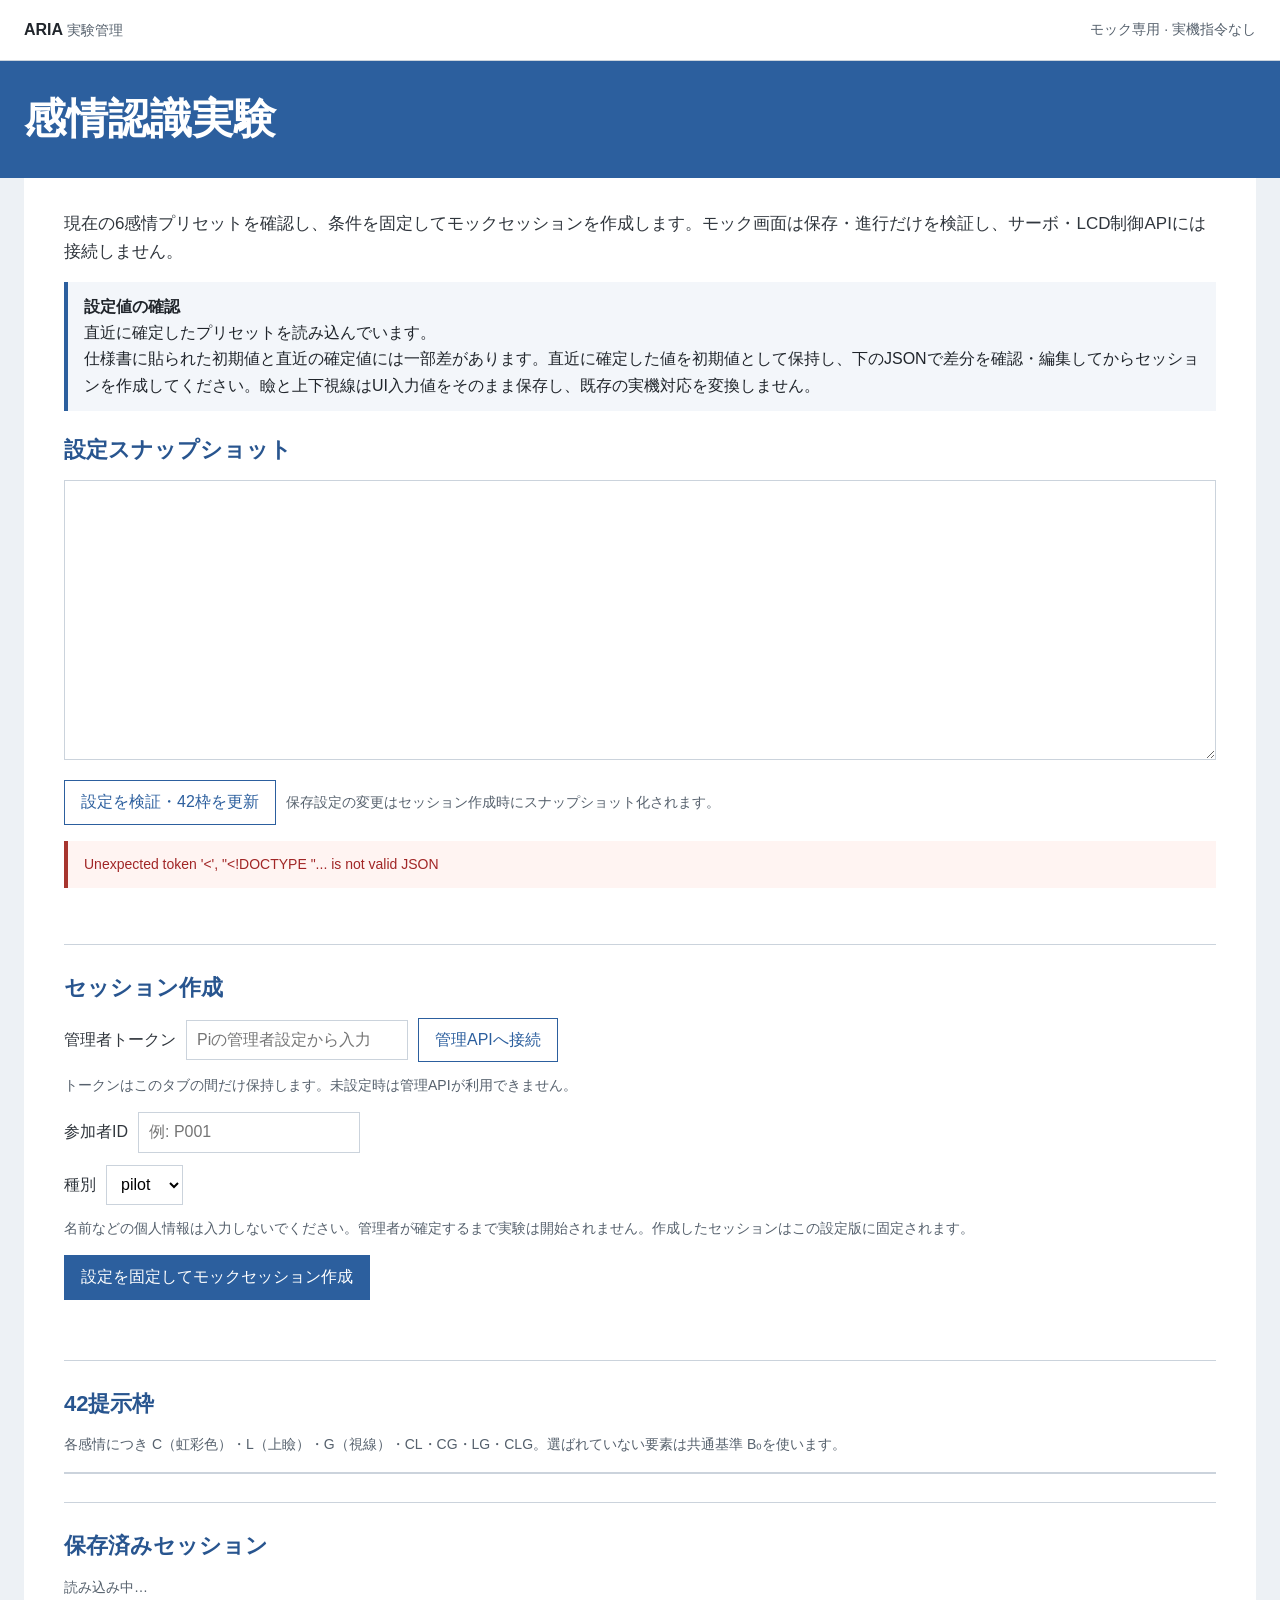
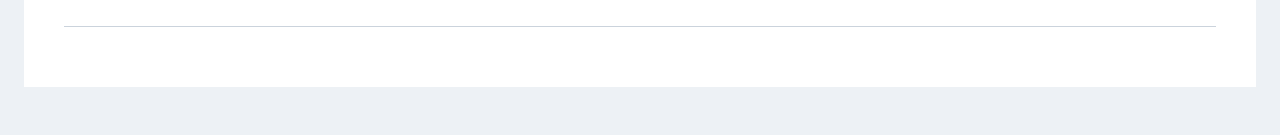
==== experiment-admin.html @ 224b7993 "Remove decorative admin page eyebrow" ====
<!doctype html>
<html lang="ja">
<head>
<meta charset="utf-8">
<meta name="viewport" content="width=device-width,initial-scale=1">
<meta name="color-scheme" content="light">
<title>Aria · 実験管理</title>
<link rel="stylesheet" href="/experiment.css">
</head>
<body>
<header><div class="header-inner"><div class="brand">ARIA <span class="muted">実験管理</span></div><span class="tag">モック専用 · 実機指令なし</span></div></header>
<div class="page-title"><div class="page-title-inner"><h1>感情認識実験</h1></div></div>
<main><section class="admin-content">
  <p class="lead">現在の6感情プリセットを確認し、条件を固定してモックセッションを作成します。モック画面は保存・進行だけを検証し、サーボ・LCD制御APIには接続しません。</p>
  <div class="alert"><strong>設定値の確認</strong><span id="sourceNote">直近に確定したプリセットを読み込んでいます。</span><br>仕様書に貼られた初期値と直近の確定値には一部差があります。直近に確定した値を初期値として保持し、下のJSONで差分を確認・編集してからセッションを作成してください。瞼と上下視線はUI入力値をそのまま保存し、既存の実機対応を変換しません。</div>
  <div class="grid">
    <section class="card"><h2>設定スナップショット</h2>
      <textarea id="config" aria-label="6感情と共通基準の設定JSON" spellcheck="false"></textarea>
      <div class="row"><button class="button secondary" id="checkConfig">設定を検証・42枠を更新</button><span class="muted">保存設定の変更はセッション作成時にスナップショット化されます。</span></div>
      <div id="configStatus" class="status" role="status"></div>
      <div id="conditionStats" class="stats"></div>
      <div id="duplicates"></div>
    </section>
    <section class="card"><h2>セッション作成</h2><div class="row"><label for="adminToken">管理者トークン</label><input id="adminToken" type="password" autocomplete="current-password" placeholder="Piの管理者設定から入力"><button class="button secondary" id="connectAdmin">管理APIへ接続</button></div><p class="muted">トークンはこのタブの間だけ保持します。未設定時は管理APIが利用できません。</p>
      <div class="row"><label for="participantId">参加者ID</label><input id="participantId" autocomplete="off" maxlength="64" placeholder="例: P001"></div>
      <div class="row"><label for="mode">種別</label><select id="mode"><option value="pilot">pilot</option><option value="main">main</option></select></div>
      <p class="muted">名前などの個人情報は入力しないでください。管理者が確定するまで実験は開始されません。作成したセッションはこの設定版に固定されます。</p>
      <button class="button" id="createSession">設定を固定してモックセッション作成</button>
      <div id="createStatus" class="status" role="status" style="margin-top:12px"></div>
      <div id="createdSession"></div>
    </section>
    <section class="card wide"><h2>42提示枠</h2><p class="muted">各感情につき C（虹彩色）・L（上瞼）・G（視線）・CL・CG・LG・CLG。選ばれていない要素は共通基準 B₀を使います。</p><div id="slots" class="table-wrap"></div></section>
    <section class="card wide"><h2>保存済みセッション</h2><div id="sessions" class="muted">読み込み中…</div></section>
  </div>
</section>
</main>
<script>
const $=id=>document.getElementById(id);let defaultConfig=null;let validatedConfig=null;let specSnapshot=null;
const names={anger:'怒り',disgust:'嫌悪',fear:'恐れ',joy:'喜び',sadness:'悲しみ',surprise:'驚き'};
async function api(path,body){const headers={...(body===undefined?{}:{'Content-Type':'application/json'})};const token=$('adminToken')?.value||sessionStorage.getItem('aria-experiment-admin-token')||'';if(token)headers['X-Aria-Admin-Token']=token;const response=await fetch(path,{method:body===undefined?'GET':'POST',headers,body:body===undefined?undefined:JSON.stringify(body)});const value=await response.json();if(!response.ok||!value.ok)throw new Error(value.error||`HTTP ${response.status}`);return value}
function hsvHex([h,s,v]){s/=100;v/=100;const c=v*s,x=c*(1-Math.abs((h/60)%2-1)),m=v-c;const rgb=h<60?[c,x,0]:h<120?[x,c,0]:h<180?[0,c,x]:h<240?[0,x,c]:h<300?[x,0,c]:[c,0,x];return '#'+rgb.map(n=>Math.round((n+m)*255).toString(16).padStart(2,'0')).join('').toUpperCase()}
function mergeSavedBrowserSettings(config){try{const saved=JSON.parse(localStorage.getItem('aria-emotion-settings-v2')||'{}');for(const [id,value] of Object.entries(saved)){if(config.emotions[id]&&Array.isArray(value.hsv)&&value.hsv.length===3){config.emotions[id].iris_hex=hsvHex(value.hsv);config.emotions[id].eyelid_open_percent=Math.round(Number(value.lid)*100);config.emotions[id].gaze_horizontal_deg=Number(value.gaze?.[0]);config.emotions[id].gaze_vertical_deg=Number(value.gaze?.[1]);}}return Object.keys(saved).length>0}catch{return false}}
function readConfig(){const value=JSON.parse($('config').value);if(!value||Object.keys(value).sort().join(',')!=='emotions,neutral'||Object.keys(value.emotions).sort().join(',')!==Object.keys(names).sort().join(','))throw new Error('neutral と6感情のJSON構造を確認してください。');for(const [id,row] of [['共通基準',value.neutral],...Object.entries(value.emotions).map(([id,row])=>[names[id],row])]){if(!/^#[0-9a-fA-F]{6}$/.test(row.iris_hex))throw new Error(`${id}: 虹彩色は #RRGGBB 形式にしてください。`);for(const key of ['eyelid_open_percent','gaze_horizontal_deg','gaze_vertical_deg'])if(!Number.isInteger(row[key]))throw new Error(`${id}: ${key} は整数で入力してください。`);if(row.eyelid_open_percent<0||row.eyelid_open_percent>100||row.gaze_horizontal_deg< -20||row.gaze_horizontal_deg>20||row.gaze_vertical_deg< -20||row.gaze_vertical_deg>20)throw new Error(`${id}: 上瞼0〜100、視線±20の範囲を確認してください。`)}return value}
function state(config,id,factors){const b=config.neutral,e=config.emotions[id];return {iris_hex:factors.includes('C')?e.iris_hex:b.iris_hex,eyelid_open_percent:factors.includes('L')?e.eyelid_open_percent:b.eyelid_open_percent,gaze_horizontal_deg:factors.includes('G')?e.gaze_horizontal_deg:b.gaze_horizontal_deg,gaze_vertical_deg:factors.includes('G')?e.gaze_vertical_deg:b.gaze_vertical_deg}}
function renderConfig(){try{const config=readConfig();validatedConfig=config;$('configStatus').textContent='設定形式と範囲を確認しました。42枠を生成できます。';$('configStatus').className='status';renderSlots(config)}catch(error){validatedConfig=null;$('configStatus').textContent=error.message;$('configStatus').className='status error';$('slots').replaceChildren();$('conditionStats').replaceChildren();$('duplicates').replaceChildren()}}
function canonical(values){return JSON.stringify(Object.fromEntries(Object.keys(values).sort().map(key=>[key,values[key]])))}
function physicalId(values){let hash=14695981039346656037n;for(const byte of new TextEncoder().encode(canonical(values))){hash^=BigInt(byte);hash=BigInt.asUintN(64,hash*1099511628211n)}return 'phys_'+hash.toString(16).padStart(16,'0')}
function renderSlots(config){const factors=['C','L','G','CL','CG','LG','CLG'];const all=[];for(const id of Object.keys(names))for(const factor of factors){const values=state(config,id,factor);const key=canonical(values);all.push({slot:id+'__'+factor,id,factor,values,key,physical_state_id:physicalId(values)})}const groups=new Map();for(const row of all)groups.set(row.key,[...(groups.get(row.key)||[]),row.slot]);const dup=[...groups.values()].filter(group=>group.length>1);$('conditionStats').innerHTML=`<span class="stat">提示枠 <strong>${all.length}</strong></span><span class="stat">異なる物理状態 <strong>${groups.size}</strong></span><span class="stat">物理状態の重複グループ <strong>${dup.length}</strong></span>`;$('duplicates').replaceChildren();if(dup.length){const heading=document.createElement('h3');heading.textContent='物理状態が同じ枠';$('duplicates').append(heading);for(const group of dup){const item=document.createElement('div');item.className='duplicate';item.textContent=group.join(' ＝ ');$('duplicates').append(item)}}else{$('duplicates').textContent='重複する物理状態はありません。'}const table=document.createElement('table');table.innerHTML='<thead><tr><th>提示枠</th><th>意図感情</th><th>要素</th><th>実際のUI設定</th><th>物理状態ID</th></tr></thead>';const body=document.createElement('tbody');for(const row of all){const tr=document.createElement('tr');const values=row.values;for(const cell of [row.slot,names[row.id],row.factor,`${values.iris_hex} · lid ${values.eyelid_open_percent}% · X ${values.gaze_horizontal_deg}° · Y ${values.gaze_vertical_deg}°`,row.physical_state_id]){const td=document.createElement('td');td.textContent=cell;tr.append(td)}body.append(tr)}table.append(body);$('slots').replaceChildren(table)}
function specDiffs(current,snapshot){const differences=[];for(const [id,row] of [['neutral',current.neutral],...Object.entries(current.emotions)]){const old=id==='neutral'?snapshot.neutral:snapshot.emotions[id];for(const key of Object.keys(row))if(row[key]!==old[key])differences.push(`${id==='neutral'?'B₀':names[id]} ${key}: 現在 ${row[key]} / 仕様書 ${old[key]}`)}return differences}
function bindExport(link){link.addEventListener('click',async event=>{event.preventDefault();try{const token=$('adminToken').value||sessionStorage.getItem('aria-experiment-admin-token')||'';const response=await fetch(link.href,{headers:{'X-Aria-Admin-Token':token}});if(!response.ok){const body=await response.json();throw new Error(body.error||'エクスポートに失敗しました。')}const blob=await response.blob();const temporary=URL.createObjectURL(blob);const anchor=document.createElement('a');anchor.href=temporary;anchor.download=link.dataset.filename;anchor.click();setTimeout(()=>URL.revokeObjectURL(temporary),1000)}catch(error){$('createStatus').textContent=error.message;$('createStatus').className='status error'}})}
async function refreshSessions(){const data=await api('/api/experiment/sessions');const root=$('sessions');root.replaceChildren();if(!data.sessions.length){root.textContent='保存済みセッションはありません。';return}for(const session of data.sessions){const row=document.createElement('div');row.className='session';const info=document.createElement('div');info.innerHTML=`<div class="session-title"></div><div class="muted"></div>`;info.firstChild.textContent=`${session.participant_id} · ${session.mode} · ${session.status}`;info.lastChild.textContent=`${session.session_id} · 設定 ${session.configuration_version} · ${session.next_index??0}/42`;const actions=document.createElement('div');actions.className='session-actions';const participant=document.createElement('a');participant.href=session.participant_url;participant.textContent='参加者画面';const csv=document.createElement('a');csv.href=`/api/experiment/export/${encodeURIComponent(session.session_id)}.csv`;csv.dataset.filename=`${session.session_id}.csv`;csv.textContent='CSV';bindExport(csv);const json=document.createElement('a');json.href=`/api/experiment/export/${encodeURIComponent(session.session_id)}.json`;json.dataset.filename=`${session.session_id}.json`;json.textContent='JSON';bindExport(json);actions.append(participant,csv,json);row.append(info,actions);root.append(row)}}
async function init(){try{$('adminToken').value=sessionStorage.getItem('aria-experiment-admin-token')||'';$('adminToken').addEventListener('input',()=>sessionStorage.setItem('aria-experiment-admin-token',$('adminToken').value));const data=await api('/api/experiment/default-config');defaultConfig=structuredClone(data.config);specSnapshot=data.spec_snapshot;const usedSaved=mergeSavedBrowserSettings(defaultConfig);$('config').value=JSON.stringify(defaultConfig,null,2);$('sourceNote').textContent=usedSaved?'このブラウザに保存された現在の手動調整値を反映しました。未保存・別ブラウザの値は含まれません。':'直近に確定したデフォルト値を使用しています。このブラウザに保存された手動調整値はありません。';const diffs=specDiffs(defaultConfig,specSnapshot);if(diffs.length){const box=document.createElement('div');box.className='duplicate';box.textContent='仕様書に貼られた初期値との差（初期設定は直近確定値を維持）: '+diffs.join(' / ');$('sourceNote').append(document.createElement('br'),box)}renderConfig();await refreshSessions()}catch(error){$('configStatus').textContent=error.message;$('configStatus').className='status error'}}
$('checkConfig').addEventListener('click',renderConfig);$('config').addEventListener('input',()=>{validatedConfig=null});
$('connectAdmin').addEventListener('click',()=>void init());
$('createSession').addEventListener('click',async()=>{const button=$('createSession');button.disabled=true;$('createStatus').textContent='設定を確認しています…';try{const config=readConfig();const created=await api('/api/experiment/session/create',{participant_id:$('participantId').value.trim(),mode:$('mode').value,config});const session=created.session;const link=location.origin+session.participant_url;$('createStatus').textContent='設定を固定しました。実機は動かしていません。';$('createdSession').innerHTML='';const box=document.createElement('div');box.className='alert';const title=document.createElement('strong');title.textContent=`${session.participant_id} · ${session.mode} · 設定版 ${session.configuration_version}`;const p=document.createElement('p');p.textContent=`物理状態 ${new Set(session.trials.map(t=>t.physical_state_id)).size} 種 / 42提示枠 · シード ${session.random_seed}`;const a=document.createElement('a');a.href=link;a.textContent='参加者画面を開く';const copy=document.createElement('button');copy.className='button secondary';copy.textContent='参加者リンクをコピー';copy.addEventListener('click',()=>navigator.clipboard.writeText(link).then(()=>copy.textContent='コピーしました'));const csv=document.createElement('a');csv.href=`/api/experiment/export/${encodeURIComponent(session.session_id)}.csv`;csv.dataset.filename=`${session.session_id}.csv`;csv.textContent=' CSV';bindExport(csv);const json=document.createElement('a');json.href=`/api/experiment/export/${encodeURIComponent(session.session_id)}.json`;json.dataset.filename=`${session.session_id}.json`;json.textContent=' JSON';bindExport(json);box.append(title,p,a,document.createTextNode(' · '),copy,document.createTextNode(' · '),csv,json);$('createdSession').append(box);await refreshSessions()}catch(error){$('createStatus').textContent=error.message;$('createStatus').className='status error'}finally{button.disabled=false}});
init();
</script>
</body>
</html>
---- experiment.css ----
:root {
  color-scheme: light;
  font-family: -apple-system, BlinkMacSystemFont, "Segoe UI", "Hiragino Kaku Gothic ProN", "Yu Gothic", sans-serif;
  color: #20252b;
  background: #edf1f5;
  --blue: #2c5f9e;
  --blue-soft: #eaf1f9;
  --line: #cbd3dc;
  --muted: #56616d;
}

* { box-sizing: border-box; }
body { margin: 0; background: #edf1f5; line-height: 1.65; }
header { background: #fff; border-bottom: 1px solid var(--line); }
.header-inner { max-width: 1280px; min-height: 60px; margin: 0 auto; padding: 10px 24px; display: flex; align-items: center; justify-content: space-between; gap: 16px; }
.brand { color: #20252b; font-weight: 700; }
.brand .muted { font-weight: 400; }
.tag, .progress { color: var(--muted); font-size: 14px; }
.page-title { color: #fff; background: var(--blue); }
.page-title-inner { max-width: 1280px; margin: 0 auto; padding: 32px 24px; }
.page-title h1 { margin: 0; font-size: clamp(30px, 4vw, 42px); line-height: 1.25; }
main { max-width: 1280px; margin: 0 auto; padding: 0 24px 48px; }
.screen, .admin-content { min-height: 55vh; padding: 32px 40px; background: #fff; }
footer { max-width: 1280px; margin: 0 auto; padding: 12px 24px 20px; color: var(--muted); font-size: 13px; }
h1, h2, h3 { line-height: 1.4; }
.screen h1 { margin: 8px 0 16px; color: #20252b; font-size: clamp(26px, 3vw, 34px); }
.screen h1[tabindex="-1"]:focus { outline: none; }
h2 { margin: 0 0 14px; color: #28558f; font-size: 22px; }
h3 { margin: 16px 0 8px; color: #28558f; font-size: 18px; }
p { margin: 0 0 16px; }
a { color: var(--blue); }
.eyebrow { margin: 0 0 8px; color: var(--blue); font-size: 13px; font-weight: 700; }
.page-title .eyebrow { color: #fff; opacity: .9; }
.lead { color: #30363d; font-size: 17px; }
.muted, small { color: var(--muted); font-size: 14px; line-height: 1.6; }
.list { padding-left: 24px; line-height: 1.8; }
.actions { display: flex; flex-wrap: wrap; gap: 10px; margin-top: 22px; }
.button { min-height: 44px; padding: 8px 16px; border: 1px solid var(--blue); background: var(--blue); color: #fff; font: inherit; cursor: pointer; }
.button.secondary { background: #fff; color: var(--blue); }
.button.danger { border-color: #8f3835; background: #8f3835; }
.button:disabled { opacity: .5; cursor: not-allowed; }
.button:focus-visible, a:focus-visible, input:focus-visible, select:focus-visible, textarea:focus-visible { outline: 3px solid #78a6d9; outline-offset: 2px; }
.checkbox { display: flex; align-items: flex-start; gap: 10px; margin: 20px 0; }
.checkbox input { width: 20px; height: 20px; margin: 3px 0 0; accent-color: var(--blue); }
.choices, .confidence-list { display: grid; grid-template-columns: repeat(2, minmax(0, 1fr)); gap: 8px; }
.choice { min-height: 48px; padding: 8px 12px; border: 1px solid var(--line); background: #fff; color: inherit; font: inherit; text-align: left; cursor: pointer; }
.choice[aria-pressed="true"] { border-color: var(--blue); background: var(--blue-soft); }
.confidence { margin-top: 20px; }
.confidence-list { grid-template-columns: repeat(4, minmax(0, 1fr)); }
.confidence .choice { text-align: center; }
.presentation { min-height: 38vh; display: flex; flex-direction: column; justify-content: center; border-top: 1px solid var(--line); border-bottom: 1px solid var(--line); }
.presentation h1 { margin: 0; color: #20252b; }
.phase-label { color: var(--muted); }
.progressbar { height: 4px; margin: 8px 0 20px; background: #dce2e9; }
.progressbar span { display: block; height: 100%; background: var(--blue); }
.error, .notice { margin: 16px 0; padding: 12px 16px; background: #f3f6fa; border-left: 4px solid var(--blue); }
.error { color: #8e2925; background: #fff4f2; border-color: #a7352e; }
.textarea, textarea { width: 100%; min-height: 280px; padding: 10px; border: 1px solid var(--line); background: #fff; font: 13px/1.55 ui-monospace, SFMono-Regular, Menlo, monospace; resize: vertical; }
#freeText { min-height: 100px; font: inherit; }
.hidden { display: none !important; }
.grid { display: block; }
.card { margin: 0 0 28px; padding: 0 0 28px; border-bottom: 1px solid var(--line); }
.wide { grid-column: auto; }
.alert { margin: 16px 0 24px; padding: 12px 16px; background: #f3f6fa; border-left: 4px solid var(--blue); line-height: 1.65; }
.alert strong { display: block; }
.row { display: flex; align-items: center; flex-wrap: wrap; gap: 10px; margin: 12px 0; }
.row label { color: #30363d; }
.row input, .row select { min-height: 40px; padding: 6px 10px; border: 1px solid var(--line); background: #fff; font: inherit; }
.row input { min-width: min(220px, 100%); }
.status { min-height: 20px; color: var(--muted); font-size: 14px; }
.status.error { color: #a12626; }
.stats { display: flex; flex-wrap: wrap; gap: 14px; margin: 12px 0; }
.stat { padding: 4px 0; }
.duplicate { margin: 8px 0; padding: 8px 12px; background: #f8f6f0; border-left: 3px solid #a77a20; }
.table-wrap { max-height: 380px; overflow: auto; border-top: 1px solid var(--line); border-bottom: 1px solid var(--line); }
table { width: 100%; border-collapse: collapse; font-size: 13px; }
th, td { padding: 8px; border-bottom: 1px solid #e4e8ed; text-align: left; white-space: nowrap; }
th { position: sticky; top: 0; background: #edf1f5; }
.session { display: grid; grid-template-columns: 1fr auto; gap: 8px; align-items: center; padding: 12px 0; border-top: 1px solid var(--line); }
.session-actions { display: flex; flex-wrap: wrap; gap: 10px; }
.session-actions a, .links a { margin-right: 10px; }
.presentation h1, .screen h1 { overflow-wrap: anywhere; }
@media (max-width: 760px) {
  .header-inner, .page-title-inner { padding-right: 16px; padding-left: 16px; }
  main { padding-right: 12px; padding-left: 12px; }
  .screen, .admin-content { min-height: 0; padding: 24px 18px; }
  .choices, .confidence-list { grid-template-columns: 1fr; }
  .session { grid-template-columns: 1fr; }
  .table-wrap { max-width: 100%; }
}
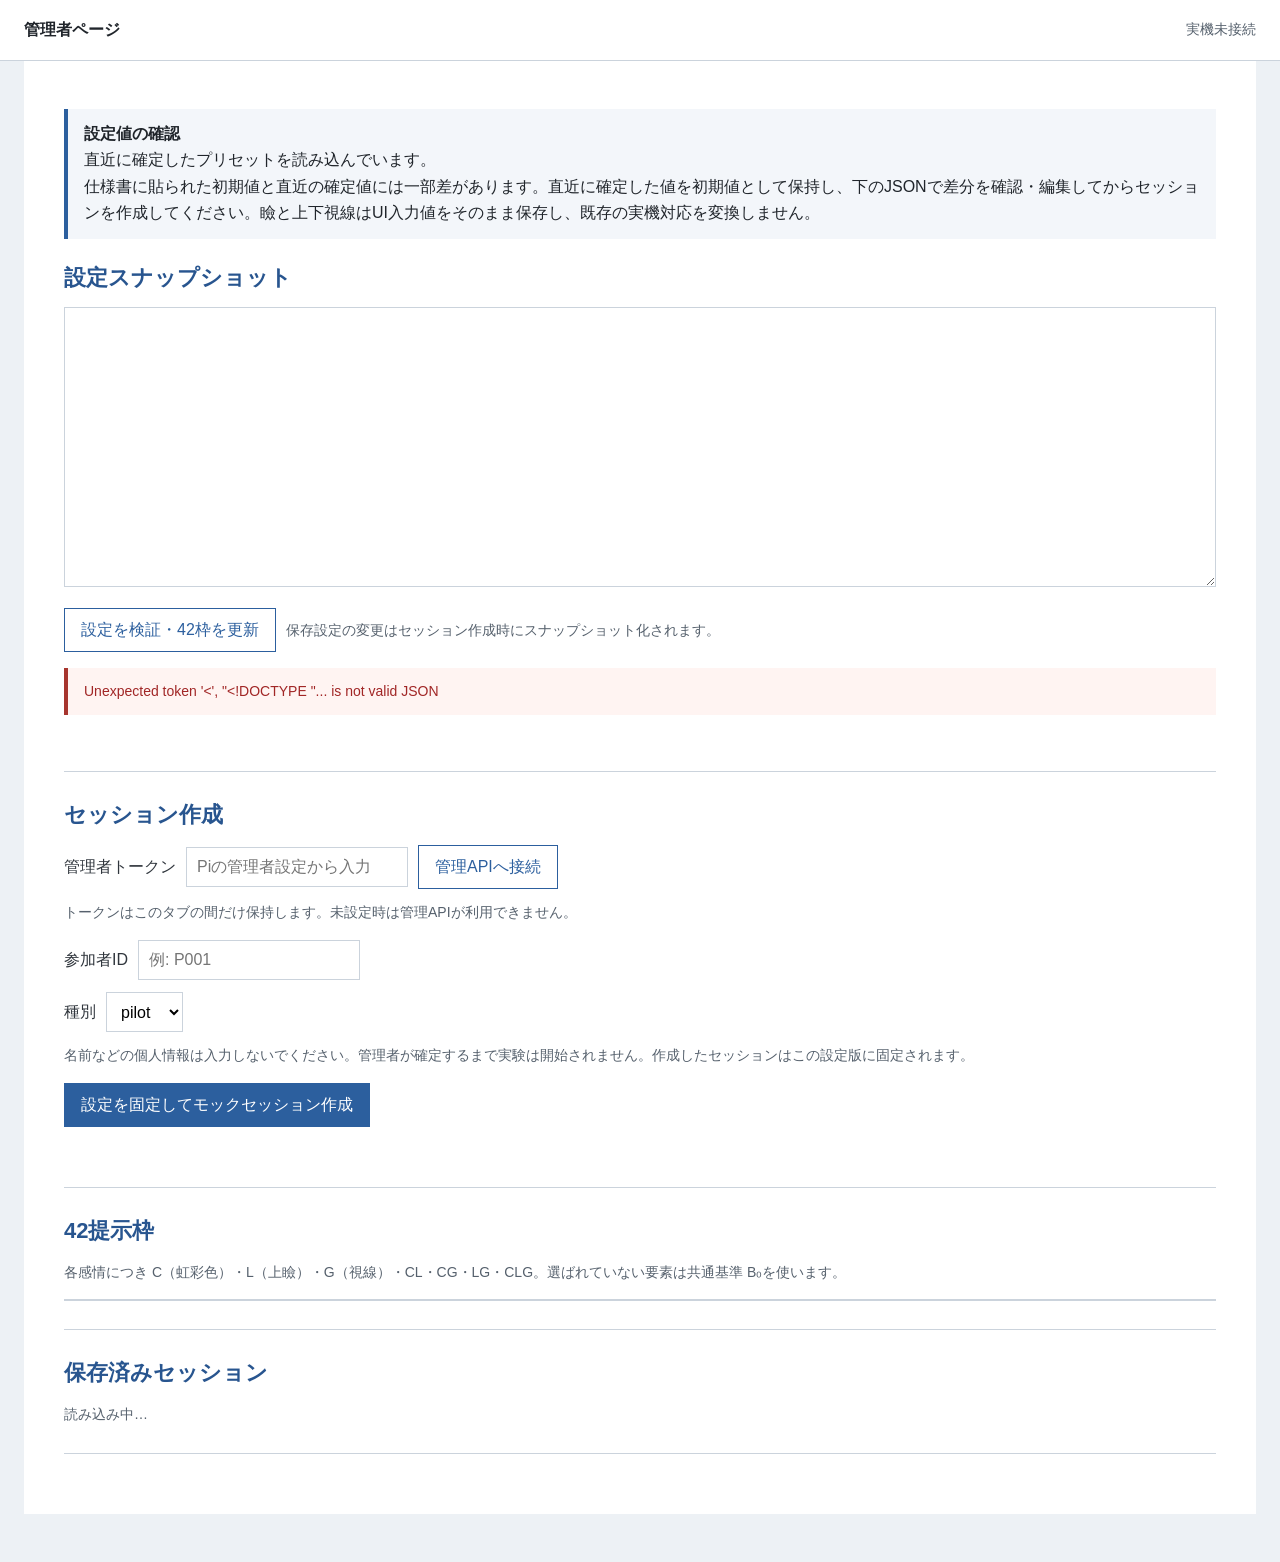
==== commit 0686d6ba: "Simplify admin page header and remove redundant introduction" ====
--- a/experiment-admin.html
+++ b/experiment-admin.html
@@ -4,14 +4,14 @@
 <meta charset="utf-8">
 <meta name="viewport" content="width=device-width,initial-scale=1">
 <meta name="color-scheme" content="light">
-<title>Aria · 実験管理</title>
+<title>管理者ページ | ARIA</title>
 <link rel="stylesheet" href="/experiment.css">
 </head>
 <body>
-<header><div class="header-inner"><div class="brand">ARIA <span class="muted">実験管理</span></div><span class="tag">モック専用 · 実機指令なし</span></div></header>
-<div class="page-title"><div class="page-title-inner"><h1>感情認識実験</h1></div></div>
+<header><div class="header-inner"><div class="brand">管理者ページ</div><span class="tag">実機未接続</span></div></header>
+
 <main><section class="admin-content">
-  <p class="lead">現在の6感情プリセットを確認し、条件を固定してモックセッションを作成します。モック画面は保存・進行だけを検証し、サーボ・LCD制御APIには接続しません。</p>
+
   <div class="alert"><strong>設定値の確認</strong><span id="sourceNote">直近に確定したプリセットを読み込んでいます。</span><br>仕様書に貼られた初期値と直近の確定値には一部差があります。直近に確定した値を初期値として保持し、下のJSONで差分を確認・編集してからセッションを作成してください。瞼と上下視線はUI入力値をそのまま保存し、既存の実機対応を変換しません。</div>
   <div class="grid">
     <section class="card"><h2>設定スナップショット</h2>
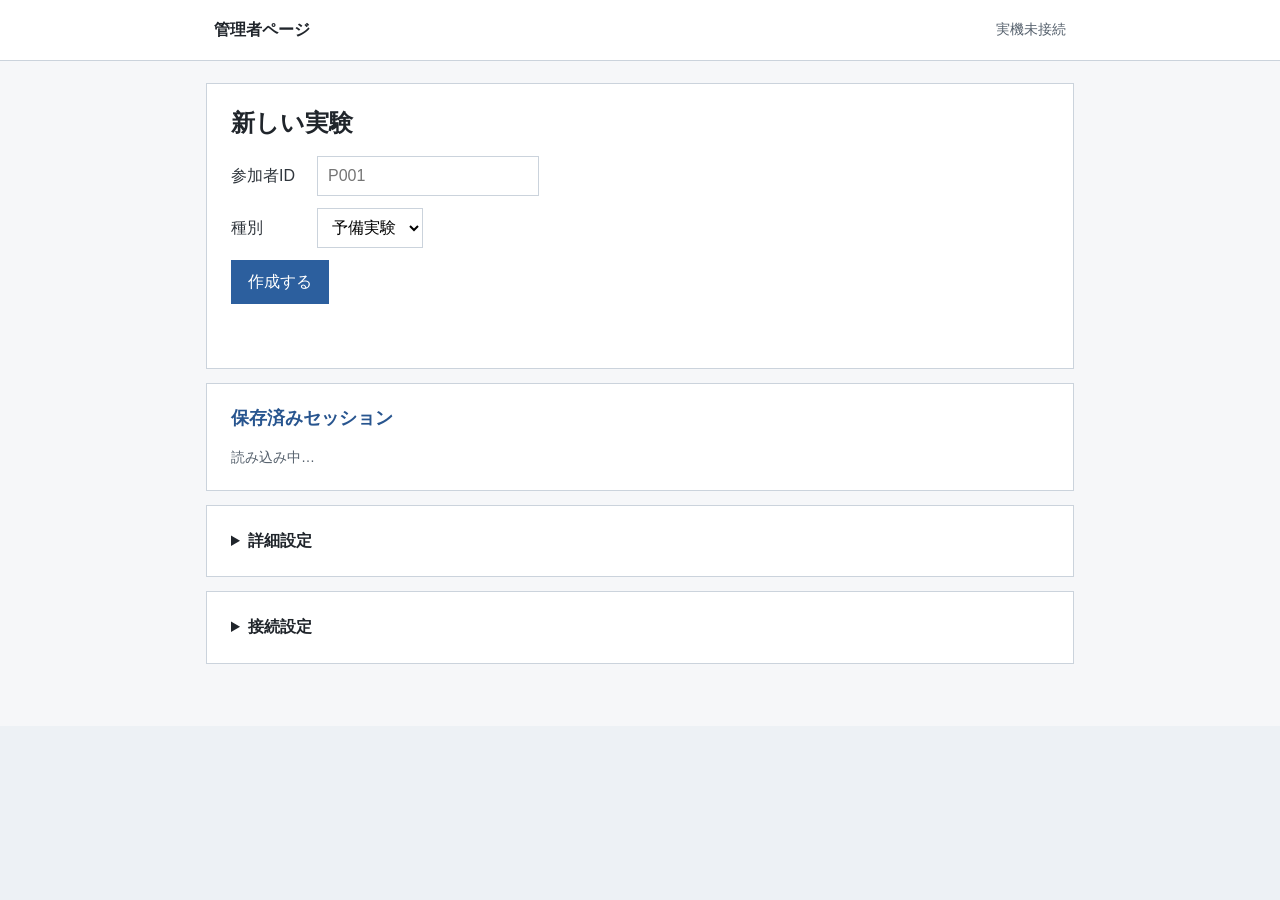
==== commit 798a35ed: "Collapse advanced admin settings and prioritize session creation" ====
--- a/experiment-admin.html
+++ b/experiment-admin.html
@@ -6,34 +6,66 @@
 <meta name="color-scheme" content="light">
 <title>管理者ページ | ARIA</title>
 <link rel="stylesheet" href="/experiment.css">
+<style>
+body.admin-slim { background:#f6f7f9 }
+.admin-slim .header-inner,.admin-slim main { max-width:900px }
+.admin-slim main { padding:22px 16px 48px }
+.admin-slim .admin-content { min-height:0; padding:0; background:transparent }
+.admin-slim .card,.admin-slim .advanced-panel { margin:0 0 14px; padding:22px 24px; background:#fff; border:1px solid var(--line); }
+.admin-slim .card { border-bottom:1px solid var(--line) }
+.admin-slim h1 { margin:0 0 16px; font-size:24px }
+.admin-slim h2 { font-size:18px; margin:0 0 14px }
+.admin-slim .advanced-panel>summary { cursor:pointer; font-weight:600 }
+.admin-slim .advanced-panel[open]>summary { margin-bottom:16px }
+.admin-slim #config { min-height:280px }
+.admin-slim #createdSession { margin-top:12px }
+.admin-slim #createdSession .alert { margin:8px 0 0 }
+.admin-slim .session { gap:10px }
+.admin-slim .table-wrap { margin-top:12px }
+.admin-slim .row label { min-width:76px }
+.admin-slim .status { margin-top:10px }
+@media(max-width:650px) {
+ .admin-slim .card,.admin-slim .advanced-panel { padding:18px 16px }
+ .admin-slim .row input { min-width:0; width:100% }
+}
+</style>
 </head>
-<body>
+<body class="admin-slim">
 <header><div class="header-inner"><div class="brand">管理者ページ</div><span class="tag">実機未接続</span></div></header>
 
-<main><section class="admin-content">
-
-  <div class="alert"><strong>設定値の確認</strong><span id="sourceNote">直近に確定したプリセットを読み込んでいます。</span><br>仕様書に貼られた初期値と直近の確定値には一部差があります。直近に確定した値を初期値として保持し、下のJSONで差分を確認・編集してからセッションを作成してください。瞼と上下視線はUI入力値をそのまま保存し、既存の実機対応を変換しません。</div>
-  <div class="grid">
-    <section class="card"><h2>設定スナップショット</h2>
-      <textarea id="config" aria-label="6感情と共通基準の設定JSON" spellcheck="false"></textarea>
-      <div class="row"><button class="button secondary" id="checkConfig">設定を検証・42枠を更新</button><span class="muted">保存設定の変更はセッション作成時にスナップショット化されます。</span></div>
-      <div id="configStatus" class="status" role="status"></div>
-      <div id="conditionStats" class="stats"></div>
-      <div id="duplicates"></div>
-    </section>
-    <section class="card"><h2>セッション作成</h2><div class="row"><label for="adminToken">管理者トークン</label><input id="adminToken" type="password" autocomplete="current-password" placeholder="Piの管理者設定から入力"><button class="button secondary" id="connectAdmin">管理APIへ接続</button></div><p class="muted">トークンはこのタブの間だけ保持します。未設定時は管理APIが利用できません。</p>
-      <div class="row"><label for="participantId">参加者ID</label><input id="participantId" autocomplete="off" maxlength="64" placeholder="例: P001"></div>
-      <div class="row"><label for="mode">種別</label><select id="mode"><option value="pilot">pilot</option><option value="main">main</option></select></div>
-      <p class="muted">名前などの個人情報は入力しないでください。管理者が確定するまで実験は開始されません。作成したセッションはこの設定版に固定されます。</p>
-      <button class="button" id="createSession">設定を固定してモックセッション作成</button>
-      <div id="createStatus" class="status" role="status" style="margin-top:12px"></div>
-      <div id="createdSession"></div>
-    </section>
-    <section class="card wide"><h2>42提示枠</h2><p class="muted">各感情につき C（虹彩色）・L（上瞼）・G（視線）・CL・CG・LG・CLG。選ばれていない要素は共通基準 B₀を使います。</p><div id="slots" class="table-wrap"></div></section>
-    <section class="card wide"><h2>保存済みセッション</h2><div id="sessions" class="muted">読み込み中…</div></section>
-  </div>
+<main><div class="admin-content">
+<section class="card" aria-labelledby="createTitle">
+  <h1 id="createTitle">新しい実験</h1>
+  <div class="row"><label for="participantId">参加者ID</label><input id="participantId" autocomplete="off" maxlength="64" placeholder="P001"></div>
+  <div class="row"><label for="mode">種別</label><select id="mode"><option value="pilot">予備実験</option><option value="main">本実験</option></select></div>
+  <button class="button" id="createSession">作成する</button>
+  <div id="createStatus" class="status" role="status"></div>
+  <div id="createdSession"></div>
 </section>
-</main>
+<section class="card" aria-labelledby="sessionsTitle">
+  <h2 id="sessionsTitle">保存済みセッション</h2>
+  <div id="sessions" class="muted">読み込み中…</div>
+</section>
+<details class="advanced-panel" id="advancedSettings">
+  <summary>詳細設定</summary>
+  <p class="muted" id="sourceNote">設定を読み込み中…</p>
+  <label for="config">表情設定（JSON）</label>
+  <textarea id="config" aria-label="6感情と共通基準の設定JSON" spellcheck="false"></textarea>
+  <div class="row"><button class="button secondary" id="checkConfig">条件を更新</button></div>
+  <div id="configStatus" class="status" role="status"></div>
+  <div id="conditionStats" class="stats"></div>
+  <div id="duplicates"></div>
+  <details style="margin-top:18px">
+    <summary>42条件の一覧</summary>
+    <div id="slots" class="table-wrap"></div>
+  </details>
+</details>
+<details class="advanced-panel" id="connectionSettings">
+  <summary>接続設定</summary>
+  <div class="row"><label for="adminToken">管理者トークン</label><input id="adminToken" type="password" autocomplete="off" placeholder="必要な場合のみ"><button class="button secondary" id="connectAdmin">再接続</button></div>
+  <p class="muted">現在のサーバー設定でトークンが必要な場合に入力してください。</p>
+</details>
+</div></main>
 <script>
 const $=id=>document.getElementById(id);let defaultConfig=null;let validatedConfig=null;let specSnapshot=null;
 const names={anger:'怒り',disgust:'嫌悪',fear:'恐れ',joy:'喜び',sadness:'悲しみ',surprise:'驚き'};
@@ -49,7 +81,7 @@
 function specDiffs(current,snapshot){const differences=[];for(const [id,row] of [['neutral',current.neutral],...Object.entries(current.emotions)]){const old=id==='neutral'?snapshot.neutral:snapshot.emotions[id];for(const key of Object.keys(row))if(row[key]!==old[key])differences.push(`${id==='neutral'?'B₀':names[id]} ${key}: 現在 ${row[key]} / 仕様書 ${old[key]}`)}return differences}
 function bindExport(link){link.addEventListener('click',async event=>{event.preventDefault();try{const token=$('adminToken').value||sessionStorage.getItem('aria-experiment-admin-token')||'';const response=await fetch(link.href,{headers:{'X-Aria-Admin-Token':token}});if(!response.ok){const body=await response.json();throw new Error(body.error||'エクスポートに失敗しました。')}const blob=await response.blob();const temporary=URL.createObjectURL(blob);const anchor=document.createElement('a');anchor.href=temporary;anchor.download=link.dataset.filename;anchor.click();setTimeout(()=>URL.revokeObjectURL(temporary),1000)}catch(error){$('createStatus').textContent=error.message;$('createStatus').className='status error'}})}
 async function refreshSessions(){const data=await api('/api/experiment/sessions');const root=$('sessions');root.replaceChildren();if(!data.sessions.length){root.textContent='保存済みセッションはありません。';return}for(const session of data.sessions){const row=document.createElement('div');row.className='session';const info=document.createElement('div');info.innerHTML=`<div class="session-title"></div><div class="muted"></div>`;info.firstChild.textContent=`${session.participant_id} · ${session.mode} · ${session.status}`;info.lastChild.textContent=`${session.session_id} · 設定 ${session.configuration_version} · ${session.next_index??0}/42`;const actions=document.createElement('div');actions.className='session-actions';const participant=document.createElement('a');participant.href=session.participant_url;participant.textContent='参加者画面';const csv=document.createElement('a');csv.href=`/api/experiment/export/${encodeURIComponent(session.session_id)}.csv`;csv.dataset.filename=`${session.session_id}.csv`;csv.textContent='CSV';bindExport(csv);const json=document.createElement('a');json.href=`/api/experiment/export/${encodeURIComponent(session.session_id)}.json`;json.dataset.filename=`${session.session_id}.json`;json.textContent='JSON';bindExport(json);actions.append(participant,csv,json);row.append(info,actions);root.append(row)}}
-async function init(){try{$('adminToken').value=sessionStorage.getItem('aria-experiment-admin-token')||'';$('adminToken').addEventListener('input',()=>sessionStorage.setItem('aria-experiment-admin-token',$('adminToken').value));const data=await api('/api/experiment/default-config');defaultConfig=structuredClone(data.config);specSnapshot=data.spec_snapshot;const usedSaved=mergeSavedBrowserSettings(defaultConfig);$('config').value=JSON.stringify(defaultConfig,null,2);$('sourceNote').textContent=usedSaved?'このブラウザに保存された現在の手動調整値を反映しました。未保存・別ブラウザの値は含まれません。':'直近に確定したデフォルト値を使用しています。このブラウザに保存された手動調整値はありません。';const diffs=specDiffs(defaultConfig,specSnapshot);if(diffs.length){const box=document.createElement('div');box.className='duplicate';box.textContent='仕様書に貼られた初期値との差（初期設定は直近確定値を維持）: '+diffs.join(' / ');$('sourceNote').append(document.createElement('br'),box)}renderConfig();await refreshSessions()}catch(error){$('configStatus').textContent=error.message;$('configStatus').className='status error'}}
+async function init(){try{$('adminToken').value=sessionStorage.getItem('aria-experiment-admin-token')||'';$('adminToken').addEventListener('input',()=>sessionStorage.setItem('aria-experiment-admin-token',$('adminToken').value));const data=await api('/api/experiment/default-config');defaultConfig=structuredClone(data.config);specSnapshot=data.spec_snapshot;const usedSaved=mergeSavedBrowserSettings(defaultConfig);$('config').value=JSON.stringify(defaultConfig,null,2);$('sourceNote').textContent=usedSaved?'このブラウザの保存値を読み込みました。':'初期設定を読み込みました。';const diffs=specDiffs(defaultConfig,specSnapshot);if(diffs.length){const box=document.createElement('div');box.className='duplicate';box.textContent='仕様書に貼られた初期値との差（初期設定は直近確定値を維持）: '+diffs.join(' / ');$('sourceNote').append(document.createElement('br'),box)}renderConfig();await refreshSessions()}catch(error){$('configStatus').textContent=error.message;$('configStatus').className='status error';$('createStatus').textContent='接続または設定の読み込みに失敗しました。';$('createStatus').className='status error';$('connectionSettings').open=true}
 $('checkConfig').addEventListener('click',renderConfig);$('config').addEventListener('input',()=>{validatedConfig=null});
 $('connectAdmin').addEventListener('click',()=>void init());
 $('createSession').addEventListener('click',async()=>{const button=$('createSession');button.disabled=true;$('createStatus').textContent='設定を確認しています…';try{const config=readConfig();const created=await api('/api/experiment/session/create',{participant_id:$('participantId').value.trim(),mode:$('mode').value,config});const session=created.session;const link=location.origin+session.participant_url;$('createStatus').textContent='設定を固定しました。実機は動かしていません。';$('createdSession').innerHTML='';const box=document.createElement('div');box.className='alert';const title=document.createElement('strong');title.textContent=`${session.participant_id} · ${session.mode} · 設定版 ${session.configuration_version}`;const p=document.createElement('p');p.textContent=`物理状態 ${new Set(session.trials.map(t=>t.physical_state_id)).size} 種 / 42提示枠 · シード ${session.random_seed}`;const a=document.createElement('a');a.href=link;a.textContent='参加者画面を開く';const copy=document.createElement('button');copy.className='button secondary';copy.textContent='参加者リンクをコピー';copy.addEventListener('click',()=>navigator.clipboard.writeText(link).then(()=>copy.textContent='コピーしました'));const csv=document.createElement('a');csv.href=`/api/experiment/export/${encodeURIComponent(session.session_id)}.csv`;csv.dataset.filename=`${session.session_id}.csv`;csv.textContent=' CSV';bindExport(csv);const json=document.createElement('a');json.href=`/api/experiment/export/${encodeURIComponent(session.session_id)}.json`;json.dataset.filename=`${session.session_id}.json`;json.textContent=' JSON';bindExport(json);box.append(title,p,a,document.createTextNode(' · '),copy,document.createTextNode(' · '),csv,json);$('createdSession').append(box);await refreshSessions()}catch(error){$('createStatus').textContent=error.message;$('createStatus').className='status error'}finally{button.disabled=false}});
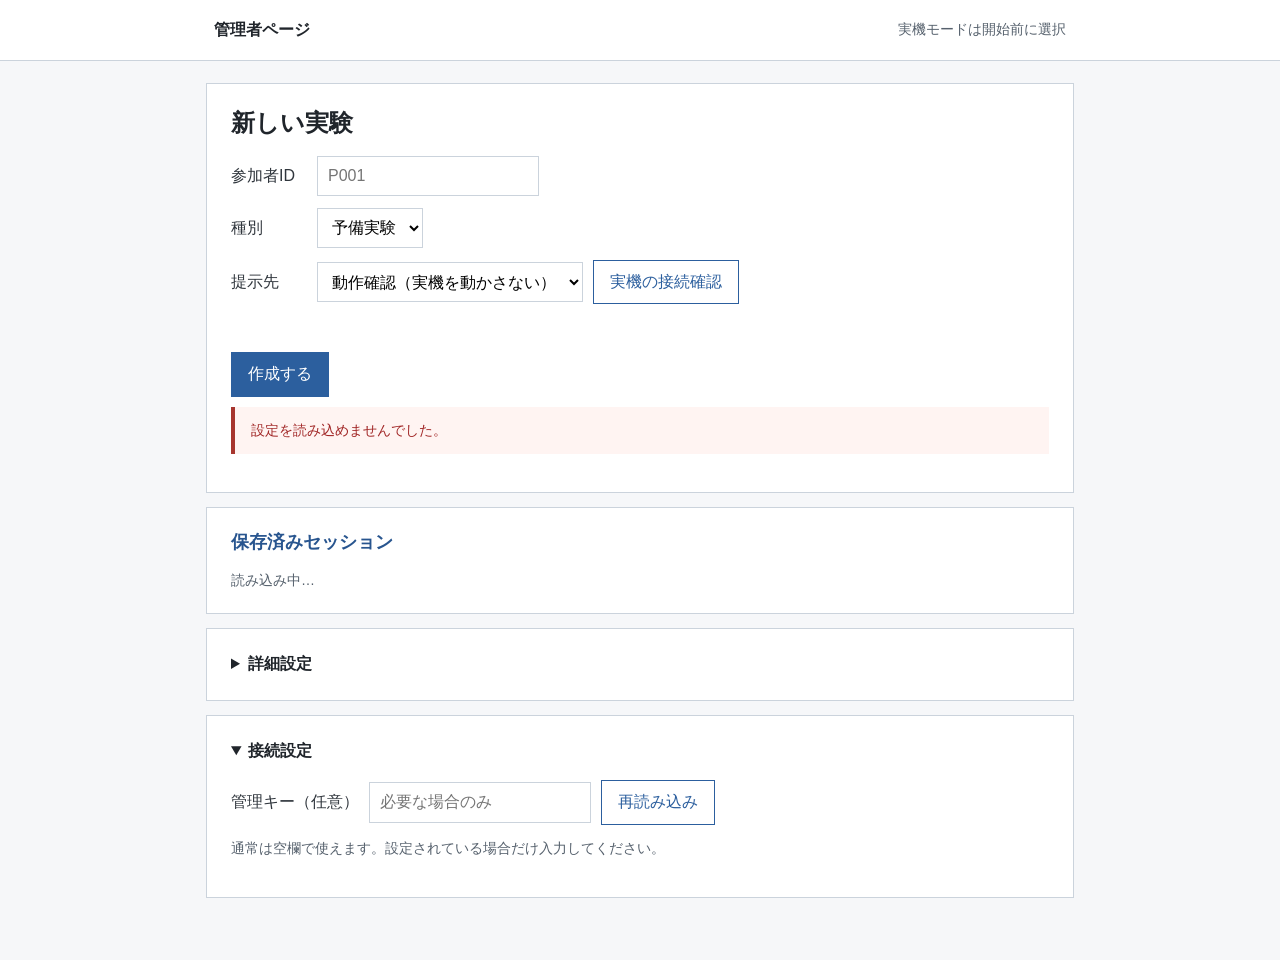
==== commit 046d5f2a: "Add explicit mock and hardware session modes" ====
--- a/experiment-admin.html
+++ b/experiment-admin.html
@@ -31,13 +31,14 @@
 </style>
 </head>
 <body class="admin-slim">
-<header><div class="header-inner"><div class="brand">管理者ページ</div><span class="tag">実機未接続</span></div></header>
+<header><div class="header-inner"><div class="brand">管理者ページ</div><span class="tag">実機モードは開始前に選択</span></div></header>
 
 <main><div class="admin-content">
 <section class="card" aria-labelledby="createTitle">
   <h1 id="createTitle">新しい実験</h1>
   <div class="row"><label for="participantId">参加者ID</label><input id="participantId" autocomplete="off" maxlength="64" placeholder="P001"></div>
   <div class="row"><label for="mode">種別</label><select id="mode"><option value="pilot">予備実験</option><option value="main">本実験</option></select></div>
+  <div class="row"><label for="hardwareMode">提示先</label><select id="hardwareMode"><option value="mock">動作確認（実機を動かさない）</option><option value="hardware">実機（Piを動かす）</option></select><button class="button secondary" id="checkHardware">実機の接続確認</button></div><p id="hardwareStatus" class="status" role="status"></p>
   <button class="button" id="createSession">作成する</button>
   <div id="createStatus" class="status" role="status"></div>
   <div id="createdSession"></div>
@@ -48,7 +49,7 @@
 </section>
 <details class="advanced-panel" id="advancedSettings">
   <summary>詳細設定</summary>
-  <p class="muted" id="sourceNote">設定を読み込み中…</p>
+  <p class="muted" id="sourceNote">Piに保存された設定を読み込み中…</p><p class="muted">回答に正解判定はありません。同じ物理状態IDの提示枠は同じ見た目としてまとめて分析してください。</p>
   <label for="config">表情設定（JSON）</label>
   <textarea id="config" aria-label="6感情と共通基準の設定JSON" spellcheck="false"></textarea>
   <div class="row"><button class="button secondary" id="checkConfig">条件を更新</button></div>
@@ -62,12 +63,12 @@
 </details>
 <details class="advanced-panel" id="connectionSettings">
   <summary>接続設定</summary>
-  <div class="row"><label for="adminToken">管理者トークン</label><input id="adminToken" type="password" autocomplete="off" placeholder="必要な場合のみ"><button class="button secondary" id="connectAdmin">再接続</button></div>
-  <p class="muted">現在のサーバー設定でトークンが必要な場合に入力してください。</p>
+  <div class="row"><label for="adminToken">管理キー（任意）</label><input id="adminToken" type="password" autocomplete="off" placeholder="必要な場合のみ"><button class="button secondary" id="connectAdmin">再読み込み</button></div>
+  <p class="muted">通常は空欄で使えます。設定されている場合だけ入力してください。</p>
 </details>
 </div></main>
 <script>
-const $=id=>document.getElementById(id);let defaultConfig=null;let validatedConfig=null;let specSnapshot=null;
+const $=id=>document.getElementById(id);let defaultConfig=null;let validatedConfig=null;
 const names={anger:'怒り',disgust:'嫌悪',fear:'恐れ',joy:'喜び',sadness:'悲しみ',surprise:'驚き'};
 async function api(path,body){const headers={...(body===undefined?{}:{'Content-Type':'application/json'})};const token=$('adminToken')?.value||sessionStorage.getItem('aria-experiment-admin-token')||'';if(token)headers['X-Aria-Admin-Token']=token;const response=await fetch(path,{method:body===undefined?'GET':'POST',headers,body:body===undefined?undefined:JSON.stringify(body)});const value=await response.json();if(!response.ok||!value.ok)throw new Error(value.error||`HTTP ${response.status}`);return value}
 function hsvHex([h,s,v]){s/=100;v/=100;const c=v*s,x=c*(1-Math.abs((h/60)%2-1)),m=v-c;const rgb=h<60?[c,x,0]:h<120?[x,c,0]:h<180?[0,c,x]:h<240?[0,x,c]:h<300?[x,0,c]:[c,0,x];return '#'+rgb.map(n=>Math.round((n+m)*255).toString(16).padStart(2,'0')).join('').toUpperCase()}
@@ -77,14 +78,15 @@
 function renderConfig(){try{const config=readConfig();validatedConfig=config;$('configStatus').textContent='設定形式と範囲を確認しました。42枠を生成できます。';$('configStatus').className='status';renderSlots(config)}catch(error){validatedConfig=null;$('configStatus').textContent=error.message;$('configStatus').className='status error';$('slots').replaceChildren();$('conditionStats').replaceChildren();$('duplicates').replaceChildren()}}
 function canonical(values){return JSON.stringify(Object.fromEntries(Object.keys(values).sort().map(key=>[key,values[key]])))}
 function physicalId(values){let hash=14695981039346656037n;for(const byte of new TextEncoder().encode(canonical(values))){hash^=BigInt(byte);hash=BigInt.asUintN(64,hash*1099511628211n)}return 'phys_'+hash.toString(16).padStart(16,'0')}
-function renderSlots(config){const factors=['C','L','G','CL','CG','LG','CLG'];const all=[];for(const id of Object.keys(names))for(const factor of factors){const values=state(config,id,factor);const key=canonical(values);all.push({slot:id+'__'+factor,id,factor,values,key,physical_state_id:physicalId(values)})}const groups=new Map();for(const row of all)groups.set(row.key,[...(groups.get(row.key)||[]),row.slot]);const dup=[...groups.values()].filter(group=>group.length>1);$('conditionStats').innerHTML=`<span class="stat">提示枠 <strong>${all.length}</strong></span><span class="stat">異なる物理状態 <strong>${groups.size}</strong></span><span class="stat">物理状態の重複グループ <strong>${dup.length}</strong></span>`;$('duplicates').replaceChildren();if(dup.length){const heading=document.createElement('h3');heading.textContent='物理状態が同じ枠';$('duplicates').append(heading);for(const group of dup){const item=document.createElement('div');item.className='duplicate';item.textContent=group.join(' ＝ ');$('duplicates').append(item)}}else{$('duplicates').textContent='重複する物理状態はありません。'}const table=document.createElement('table');table.innerHTML='<thead><tr><th>提示枠</th><th>意図感情</th><th>要素</th><th>実際のUI設定</th><th>物理状態ID</th></tr></thead>';const body=document.createElement('tbody');for(const row of all){const tr=document.createElement('tr');const values=row.values;for(const cell of [row.slot,names[row.id],row.factor,`${values.iris_hex} · lid ${values.eyelid_open_percent}% · X ${values.gaze_horizontal_deg}° · Y ${values.gaze_vertical_deg}°`,row.physical_state_id]){const td=document.createElement('td');td.textContent=cell;tr.append(td)}body.append(tr)}table.append(body);$('slots').replaceChildren(table)}
-function specDiffs(current,snapshot){const differences=[];for(const [id,row] of [['neutral',current.neutral],...Object.entries(current.emotions)]){const old=id==='neutral'?snapshot.neutral:snapshot.emotions[id];for(const key of Object.keys(row))if(row[key]!==old[key])differences.push(`${id==='neutral'?'B₀':names[id]} ${key}: 現在 ${row[key]} / 仕様書 ${old[key]}`)}return differences}
+function renderSlots(config){const factors=['C','L','G','CL','CG','LG','CLG'];const all=[];for(const id of Object.keys(names))for(const factor of factors){const values=state(config,id,factor);const key=canonical(values);all.push({slot:id+'__'+factor,id,factor,values,key,physical_state_id:physicalId(values)})}const groups=new Map();for(const row of all)groups.set(row.key,[...(groups.get(row.key)||[]),row.slot]);const dup=[...groups.values()].filter(group=>group.length>1);$('conditionStats').innerHTML=`<span class="stat">提示枠 <strong>${all.length}</strong></span><span class="stat">異なる物理状態 <strong>${groups.size}</strong></span><span class="stat">物理状態の重複グループ <strong>${dup.length}</strong></span>`;$('duplicates').replaceChildren();if(dup.length){const heading=document.createElement('h3');heading.textContent='物理状態が同じ枠';$('duplicates').append(heading);for(const group of dup){const item=document.createElement('div');item.className='duplicate';item.textContent=group.join(' ＝ ');$('duplicates').append(item)}}else{$('duplicates').textContent='重複する物理状態はありません。'}const table=document.createElement('table');table.innerHTML='<thead><tr><th>提示枠</th><th>設定元の感情</th><th>要素</th><th>実際のUI設定</th><th>物理状態ID</th></tr></thead>';const body=document.createElement('tbody');for(const row of all){const tr=document.createElement('tr');const values=row.values;for(const cell of [row.slot,names[row.id],row.factor,`${values.iris_hex} · lid ${values.eyelid_open_percent}% · X ${values.gaze_horizontal_deg}° · Y ${values.gaze_vertical_deg}°`,row.physical_state_id]){const td=document.createElement('td');td.textContent=cell;tr.append(td)}body.append(tr)}table.append(body);$('slots').replaceChildren(table)}
 function bindExport(link){link.addEventListener('click',async event=>{event.preventDefault();try{const token=$('adminToken').value||sessionStorage.getItem('aria-experiment-admin-token')||'';const response=await fetch(link.href,{headers:{'X-Aria-Admin-Token':token}});if(!response.ok){const body=await response.json();throw new Error(body.error||'エクスポートに失敗しました。')}const blob=await response.blob();const temporary=URL.createObjectURL(blob);const anchor=document.createElement('a');anchor.href=temporary;anchor.download=link.dataset.filename;anchor.click();setTimeout(()=>URL.revokeObjectURL(temporary),1000)}catch(error){$('createStatus').textContent=error.message;$('createStatus').className='status error'}})}
-async function refreshSessions(){const data=await api('/api/experiment/sessions');const root=$('sessions');root.replaceChildren();if(!data.sessions.length){root.textContent='保存済みセッションはありません。';return}for(const session of data.sessions){const row=document.createElement('div');row.className='session';const info=document.createElement('div');info.innerHTML=`<div class="session-title"></div><div class="muted"></div>`;info.firstChild.textContent=`${session.participant_id} · ${session.mode} · ${session.status}`;info.lastChild.textContent=`${session.session_id} · 設定 ${session.configuration_version} · ${session.next_index??0}/42`;const actions=document.createElement('div');actions.className='session-actions';const participant=document.createElement('a');participant.href=session.participant_url;participant.textContent='参加者画面';const csv=document.createElement('a');csv.href=`/api/experiment/export/${encodeURIComponent(session.session_id)}.csv`;csv.dataset.filename=`${session.session_id}.csv`;csv.textContent='CSV';bindExport(csv);const json=document.createElement('a');json.href=`/api/experiment/export/${encodeURIComponent(session.session_id)}.json`;json.dataset.filename=`${session.session_id}.json`;json.textContent='JSON';bindExport(json);actions.append(participant,csv,json);row.append(info,actions);root.append(row)}}
-async function init(){try{$('adminToken').value=sessionStorage.getItem('aria-experiment-admin-token')||'';$('adminToken').addEventListener('input',()=>sessionStorage.setItem('aria-experiment-admin-token',$('adminToken').value));const data=await api('/api/experiment/default-config');defaultConfig=structuredClone(data.config);specSnapshot=data.spec_snapshot;const usedSaved=mergeSavedBrowserSettings(defaultConfig);$('config').value=JSON.stringify(defaultConfig,null,2);$('sourceNote').textContent=usedSaved?'このブラウザの保存値を読み込みました。':'初期設定を読み込みました。';const diffs=specDiffs(defaultConfig,specSnapshot);if(diffs.length){const box=document.createElement('div');box.className='duplicate';box.textContent='仕様書に貼られた初期値との差（初期設定は直近確定値を維持）: '+diffs.join(' / ');$('sourceNote').append(document.createElement('br'),box)}renderConfig();await refreshSessions()}catch(error){$('configStatus').textContent=error.message;$('configStatus').className='status error';$('createStatus').textContent='接続または設定の読み込みに失敗しました。';$('createStatus').className='status error';$('connectionSettings').open=true}
+async function refreshSessions(){const data=await api('/api/experiment/sessions');const root=$('sessions');root.replaceChildren();if(!data.sessions.length){root.textContent='保存済みセッションはありません。';return}for(const session of data.sessions){const row=document.createElement('div');row.className='session';const info=document.createElement('div');info.innerHTML='<div class="session-title"></div><div class="muted"></div>';info.firstChild.textContent=session.participant_id+' · '+(session.mode==='pilot'?'予備実験':'本実験')+' · '+(session.hardware_mode==='hardware'?'実機':'動作確認')+' · '+session.status;info.lastChild.textContent=session.session_id+' · 設定 '+session.configuration_version+' · '+(session.next_index??0)+'/42';const actions=document.createElement('div');actions.className='session-actions';const participant=document.createElement('a');participant.href=session.participant_url;participant.textContent='回答画面';const csv=document.createElement('a');csv.href='/api/experiment/export/'+encodeURIComponent(session.session_id)+'.csv';csv.dataset.filename=session.session_id+'.csv';csv.textContent='CSV';bindExport(csv);const json=document.createElement('a');json.href='/api/experiment/export/'+encodeURIComponent(session.session_id)+'.json';json.dataset.filename=session.session_id+'.json';json.textContent='JSON';bindExport(json);actions.append(participant,csv,json);row.append(info,actions);root.append(row)}}
+async function init(){try{$('adminToken').value=sessionStorage.getItem('aria-experiment-admin-token')||'';$('adminToken').addEventListener('input',()=>sessionStorage.setItem('aria-experiment-admin-token',$('adminToken').value));const data=await api('/api/experiment/default-config');defaultConfig=structuredClone(data.config);let migrated=false;if(!data.config_initialized)migrated=mergeSavedBrowserSettings(defaultConfig);if(migrated)await api('/api/experiment/config',{config:defaultConfig});$('config').value=JSON.stringify(defaultConfig,null,2);$('sourceNote').textContent=migrated?'このブラウザの手動調整値をPiに保存しました。':'このPiに保存された設定です。別のPC・ブラウザからも同じ値を使います。';renderConfig();await refreshSessions()}catch(error){$('configStatus').textContent=error.message;$('configStatus').className='status error';$('createStatus').textContent='設定を読み込めませんでした。';$('createStatus').className='status error';$('connectionSettings').open=true}}
 $('checkConfig').addEventListener('click',renderConfig);$('config').addEventListener('input',()=>{validatedConfig=null});
 $('connectAdmin').addEventListener('click',()=>void init());
-$('createSession').addEventListener('click',async()=>{const button=$('createSession');button.disabled=true;$('createStatus').textContent='設定を確認しています…';try{const config=readConfig();const created=await api('/api/experiment/session/create',{participant_id:$('participantId').value.trim(),mode:$('mode').value,config});const session=created.session;const link=location.origin+session.participant_url;$('createStatus').textContent='設定を固定しました。実機は動かしていません。';$('createdSession').innerHTML='';const box=document.createElement('div');box.className='alert';const title=document.createElement('strong');title.textContent=`${session.participant_id} · ${session.mode} · 設定版 ${session.configuration_version}`;const p=document.createElement('p');p.textContent=`物理状態 ${new Set(session.trials.map(t=>t.physical_state_id)).size} 種 / 42提示枠 · シード ${session.random_seed}`;const a=document.createElement('a');a.href=link;a.textContent='参加者画面を開く';const copy=document.createElement('button');copy.className='button secondary';copy.textContent='参加者リンクをコピー';copy.addEventListener('click',()=>navigator.clipboard.writeText(link).then(()=>copy.textContent='コピーしました'));const csv=document.createElement('a');csv.href=`/api/experiment/export/${encodeURIComponent(session.session_id)}.csv`;csv.dataset.filename=`${session.session_id}.csv`;csv.textContent=' CSV';bindExport(csv);const json=document.createElement('a');json.href=`/api/experiment/export/${encodeURIComponent(session.session_id)}.json`;json.dataset.filename=`${session.session_id}.json`;json.textContent=' JSON';bindExport(json);box.append(title,p,a,document.createTextNode(' · '),copy,document.createTextNode(' · '),csv,json);$('createdSession').append(box);await refreshSessions()}catch(error){$('createStatus').textContent=error.message;$('createStatus').className='status error'}finally{button.disabled=false}});
+$('checkHardware').addEventListener('click',async()=>{const button=$('checkHardware');button.disabled=true;$('hardwareStatus').textContent='接続を確認しています…';try{const state=await api('/api/experiment/hardware/status');$('hardwareStatus').textContent=state.active?'別の画面が実機を操作中です。':'Piの制御サービスに接続できました。現在位置を読み取りました。';$('hardwareStatus').className='status'}catch(error){$('hardwareStatus').textContent=error.message;$('hardwareStatus').className='status error'}finally{button.disabled=false}});
+$('hardwareMode').addEventListener('change',()=>{$('hardwareStatus').textContent='';$('hardwareStatus').className='status'});
+$('createSession').addEventListener('click',async()=>{const button=$('createSession');button.disabled=true;$('createStatus').textContent='作成中…';try{const config=readConfig();const created=await api('/api/experiment/session/create',{participant_id:$('participantId').value.trim(),mode:$('mode').value,hardware_mode:$('hardwareMode').value,config});const session=created.session;const link=location.origin+session.participant_url;$('createStatus').textContent=session.hardware_mode==='hardware'?'作成しました。実機は参加者が同意して開始するまで動きません。':'作成しました。実機は動きません。';$('createdSession').innerHTML='';const box=document.createElement('div');box.className='alert';const title=document.createElement('strong');title.textContent=session.participant_id+' · '+(session.mode==='pilot'?'予備実験':'本実験')+' · '+(session.hardware_mode==='hardware'?'実機':'動作確認');const p=document.createElement('p');p.textContent='42条件 · '+new Set(session.trials.map(t=>t.physical_state_id)).size+' 種の物理状態';const a=document.createElement('a');a.href=link;a.textContent='回答画面を開く';const copy=document.createElement('button');copy.className='button secondary';copy.textContent='リンクをコピー';copy.addEventListener('click',async()=>{try{if(!navigator.clipboard?.writeText)throw new Error('unavailable');await navigator.clipboard.writeText(link);copy.textContent='コピーしました'}catch{window.prompt('このリンクをコピーしてください',link)}});const csv=document.createElement('a');csv.href='/api/experiment/export/'+encodeURIComponent(session.session_id)+'.csv';csv.dataset.filename=session.session_id+'.csv';csv.textContent='CSV';bindExport(csv);const json=document.createElement('a');json.href='/api/experiment/export/'+encodeURIComponent(session.session_id)+'.json';json.dataset.filename=session.session_id+'.json';json.textContent='JSON';bindExport(json);box.append(title,p,a,document.createTextNode(' · '),copy,document.createTextNode(' · '),csv,json);$('createdSession').append(box);await refreshSessions()}catch(error){$('createStatus').textContent=error.message;$('createStatus').className='status error'}finally{button.disabled=false}});
 init();
 </script>
 </body>
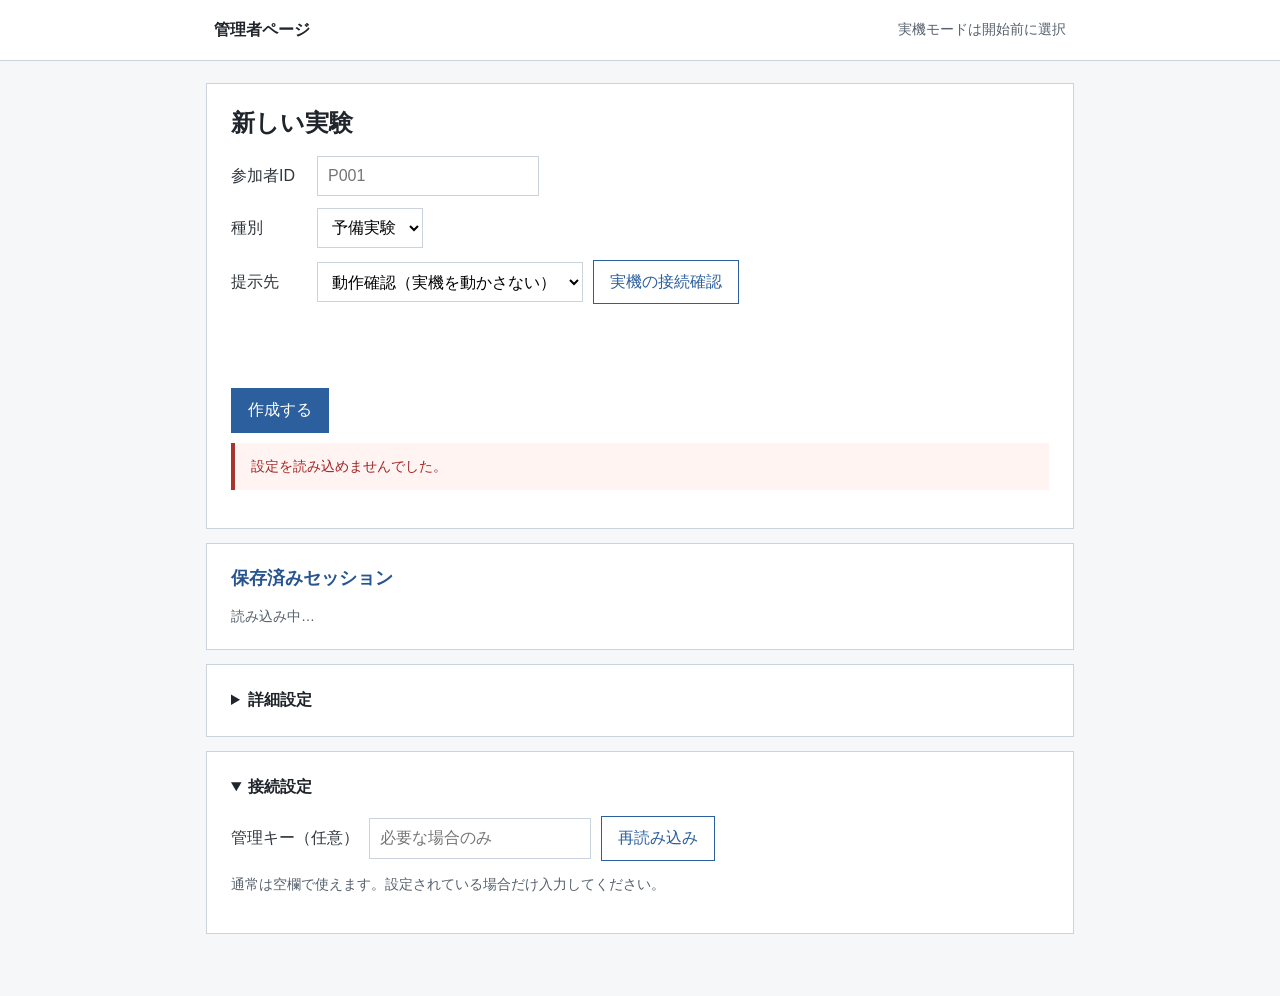
==== commit 402cc02f: "Keep experiment baseline through answers and prevent stale configuration rollback" ====
--- a/experiment-admin.html
+++ b/experiment-admin.html
@@ -39,6 +39,7 @@
   <div class="row"><label for="participantId">参加者ID</label><input id="participantId" autocomplete="off" maxlength="64" placeholder="P001"></div>
   <div class="row"><label for="mode">種別</label><select id="mode"><option value="pilot">予備実験</option><option value="main">本実験</option></select></div>
   <div class="row"><label for="hardwareMode">提示先</label><select id="hardwareMode"><option value="mock">動作確認（実機を動かさない）</option><option value="hardware">実機（Piを動かす）</option></select><button class="button secondary" id="checkHardware">実機の接続確認</button></div><p id="hardwareStatus" class="status" role="status"></p>
+  <p id="baselineSummary" class="status"></p>
   <button class="button" id="createSession">作成する</button>
   <div id="createStatus" class="status" role="status"></div>
   <div id="createdSession"></div>
@@ -52,7 +53,7 @@
   <p class="muted" id="sourceNote">Piに保存された設定を読み込み中…</p><p class="muted">回答に正解判定はありません。同じ物理状態IDの提示枠は同じ見た目としてまとめて分析してください。</p>
   <label for="config">表情設定（JSON）</label>
   <textarea id="config" aria-label="6感情と共通基準の設定JSON" spellcheck="false"></textarea>
-  <div class="row"><button class="button secondary" id="checkConfig">条件を更新</button></div>
+  <div class="row"><button class="button secondary" id="checkConfig">条件を更新</button><button class="button secondary" id="saveConfig">設定を保存</button></div>
   <div id="configStatus" class="status" role="status"></div>
   <div id="conditionStats" class="stats"></div>
   <div id="duplicates"></div>
@@ -68,25 +69,26 @@
 </details>
 </div></main>
 <script>
-const $=id=>document.getElementById(id);let defaultConfig=null;let validatedConfig=null;
+const $=id=>document.getElementById(id);let defaultConfig=null;let validatedConfig=null;let configVersion=null;
 const names={anger:'怒り',disgust:'嫌悪',fear:'恐れ',joy:'喜び',sadness:'悲しみ',surprise:'驚き'};
 async function api(path,body){const headers={...(body===undefined?{}:{'Content-Type':'application/json'})};const token=$('adminToken')?.value||sessionStorage.getItem('aria-experiment-admin-token')||'';if(token)headers['X-Aria-Admin-Token']=token;const response=await fetch(path,{method:body===undefined?'GET':'POST',headers,body:body===undefined?undefined:JSON.stringify(body)});const value=await response.json();if(!response.ok||!value.ok)throw new Error(value.error||`HTTP ${response.status}`);return value}
 function hsvHex([h,s,v]){s/=100;v/=100;const c=v*s,x=c*(1-Math.abs((h/60)%2-1)),m=v-c;const rgb=h<60?[c,x,0]:h<120?[x,c,0]:h<180?[0,c,x]:h<240?[0,x,c]:h<300?[x,0,c]:[c,0,x];return '#'+rgb.map(n=>Math.round((n+m)*255).toString(16).padStart(2,'0')).join('').toUpperCase()}
 function mergeSavedBrowserSettings(config){try{const saved=JSON.parse(localStorage.getItem('aria-emotion-settings-v2')||'{}');for(const [id,value] of Object.entries(saved)){if(config.emotions[id]&&Array.isArray(value.hsv)&&value.hsv.length===3){config.emotions[id].iris_hex=hsvHex(value.hsv);config.emotions[id].eyelid_open_percent=Math.round(Number(value.lid)*100);config.emotions[id].gaze_horizontal_deg=Number(value.gaze?.[0]);config.emotions[id].gaze_vertical_deg=Number(value.gaze?.[1]);}}return Object.keys(saved).length>0}catch{return false}}
 function readConfig(){const value=JSON.parse($('config').value);if(!value||Object.keys(value).sort().join(',')!=='emotions,neutral'||Object.keys(value.emotions).sort().join(',')!==Object.keys(names).sort().join(','))throw new Error('neutral と6感情のJSON構造を確認してください。');for(const [id,row] of [['共通基準',value.neutral],...Object.entries(value.emotions).map(([id,row])=>[names[id],row])]){if(!/^#[0-9a-fA-F]{6}$/.test(row.iris_hex))throw new Error(`${id}: 虹彩色は #RRGGBB 形式にしてください。`);for(const key of ['eyelid_open_percent','gaze_horizontal_deg','gaze_vertical_deg'])if(!Number.isInteger(row[key]))throw new Error(`${id}: ${key} は整数で入力してください。`);if(row.eyelid_open_percent<0||row.eyelid_open_percent>100||row.gaze_horizontal_deg< -20||row.gaze_horizontal_deg>20||row.gaze_vertical_deg< -20||row.gaze_vertical_deg>20)throw new Error(`${id}: 上瞼0〜100、視線±20の範囲を確認してください。`)}return value}
 function state(config,id,factors){const b=config.neutral,e=config.emotions[id];return {iris_hex:factors.includes('C')?e.iris_hex:b.iris_hex,eyelid_open_percent:factors.includes('L')?e.eyelid_open_percent:b.eyelid_open_percent,gaze_horizontal_deg:factors.includes('G')?e.gaze_horizontal_deg:b.gaze_horizontal_deg,gaze_vertical_deg:factors.includes('G')?e.gaze_vertical_deg:b.gaze_vertical_deg}}
-function renderConfig(){try{const config=readConfig();validatedConfig=config;$('configStatus').textContent='設定形式と範囲を確認しました。42枠を生成できます。';$('configStatus').className='status';renderSlots(config)}catch(error){validatedConfig=null;$('configStatus').textContent=error.message;$('configStatus').className='status error';$('slots').replaceChildren();$('conditionStats').replaceChildren();$('duplicates').replaceChildren()}}
+function renderConfig(){try{const config=readConfig();validatedConfig=config;$('baselineSummary').textContent='新しい実験の共通基準 B₀：瞼 '+config.neutral.eyelid_open_percent+'% · '+config.neutral.iris_hex+' · 左右 '+config.neutral.gaze_horizontal_deg+'° · 上下 '+config.neutral.gaze_vertical_deg+'°';$('configStatus').textContent='設定形式と範囲を確認しました。42枠を生成できます。';$('configStatus').className='status';renderSlots(config)}catch(error){validatedConfig=null;$('configStatus').textContent=error.message;$('configStatus').className='status error';$('slots').replaceChildren();$('conditionStats').replaceChildren();$('duplicates').replaceChildren()}}
 function canonical(values){return JSON.stringify(Object.fromEntries(Object.keys(values).sort().map(key=>[key,values[key]])))}
 function physicalId(values){let hash=14695981039346656037n;for(const byte of new TextEncoder().encode(canonical(values))){hash^=BigInt(byte);hash=BigInt.asUintN(64,hash*1099511628211n)}return 'phys_'+hash.toString(16).padStart(16,'0')}
 function renderSlots(config){const factors=['C','L','G','CL','CG','LG','CLG'];const all=[];for(const id of Object.keys(names))for(const factor of factors){const values=state(config,id,factor);const key=canonical(values);all.push({slot:id+'__'+factor,id,factor,values,key,physical_state_id:physicalId(values)})}const groups=new Map();for(const row of all)groups.set(row.key,[...(groups.get(row.key)||[]),row.slot]);const dup=[...groups.values()].filter(group=>group.length>1);$('conditionStats').innerHTML=`<span class="stat">提示枠 <strong>${all.length}</strong></span><span class="stat">異なる物理状態 <strong>${groups.size}</strong></span><span class="stat">物理状態の重複グループ <strong>${dup.length}</strong></span>`;$('duplicates').replaceChildren();if(dup.length){const heading=document.createElement('h3');heading.textContent='物理状態が同じ枠';$('duplicates').append(heading);for(const group of dup){const item=document.createElement('div');item.className='duplicate';item.textContent=group.join(' ＝ ');$('duplicates').append(item)}}else{$('duplicates').textContent='重複する物理状態はありません。'}const table=document.createElement('table');table.innerHTML='<thead><tr><th>提示枠</th><th>設定元の感情</th><th>要素</th><th>実際のUI設定</th><th>物理状態ID</th></tr></thead>';const body=document.createElement('tbody');for(const row of all){const tr=document.createElement('tr');const values=row.values;for(const cell of [row.slot,names[row.id],row.factor,`${values.iris_hex} · lid ${values.eyelid_open_percent}% · X ${values.gaze_horizontal_deg}° · Y ${values.gaze_vertical_deg}°`,row.physical_state_id]){const td=document.createElement('td');td.textContent=cell;tr.append(td)}body.append(tr)}table.append(body);$('slots').replaceChildren(table)}
 function bindExport(link){link.addEventListener('click',async event=>{event.preventDefault();try{const token=$('adminToken').value||sessionStorage.getItem('aria-experiment-admin-token')||'';const response=await fetch(link.href,{headers:{'X-Aria-Admin-Token':token}});if(!response.ok){const body=await response.json();throw new Error(body.error||'エクスポートに失敗しました。')}const blob=await response.blob();const temporary=URL.createObjectURL(blob);const anchor=document.createElement('a');anchor.href=temporary;anchor.download=link.dataset.filename;anchor.click();setTimeout(()=>URL.revokeObjectURL(temporary),1000)}catch(error){$('createStatus').textContent=error.message;$('createStatus').className='status error'}})}
-async function refreshSessions(){const data=await api('/api/experiment/sessions');const root=$('sessions');root.replaceChildren();if(!data.sessions.length){root.textContent='保存済みセッションはありません。';return}for(const session of data.sessions){const row=document.createElement('div');row.className='session';const info=document.createElement('div');info.innerHTML='<div class="session-title"></div><div class="muted"></div>';info.firstChild.textContent=session.participant_id+' · '+(session.mode==='pilot'?'予備実験':'本実験')+' · '+(session.hardware_mode==='hardware'?'実機':'動作確認')+' · '+session.status;info.lastChild.textContent=session.session_id+' · 設定 '+session.configuration_version+' · '+(session.next_index??0)+'/42';const actions=document.createElement('div');actions.className='session-actions';const participant=document.createElement('a');participant.href=session.participant_url;participant.textContent='回答画面';const csv=document.createElement('a');csv.href='/api/experiment/export/'+encodeURIComponent(session.session_id)+'.csv';csv.dataset.filename=session.session_id+'.csv';csv.textContent='CSV';bindExport(csv);const json=document.createElement('a');json.href='/api/experiment/export/'+encodeURIComponent(session.session_id)+'.json';json.dataset.filename=session.session_id+'.json';json.textContent='JSON';bindExport(json);actions.append(participant,csv,json);row.append(info,actions);root.append(row)}}
-async function init(){try{$('adminToken').value=sessionStorage.getItem('aria-experiment-admin-token')||'';$('adminToken').addEventListener('input',()=>sessionStorage.setItem('aria-experiment-admin-token',$('adminToken').value));const data=await api('/api/experiment/default-config');defaultConfig=structuredClone(data.config);let migrated=false;if(!data.config_initialized)migrated=mergeSavedBrowserSettings(defaultConfig);if(migrated)await api('/api/experiment/config',{config:defaultConfig});$('config').value=JSON.stringify(defaultConfig,null,2);$('sourceNote').textContent=migrated?'このブラウザの手動調整値をPiに保存しました。':'このPiに保存された設定です。別のPC・ブラウザからも同じ値を使います。';renderConfig();await refreshSessions()}catch(error){$('configStatus').textContent=error.message;$('configStatus').className='status error';$('createStatus').textContent='設定を読み込めませんでした。';$('createStatus').className='status error';$('connectionSettings').open=true}}
+async function refreshSessions(){const data=await api('/api/experiment/sessions');const root=$('sessions');root.replaceChildren();if(!data.sessions.length){root.textContent='保存済みセッションはありません。';return}for(const session of data.sessions){const row=document.createElement('div');row.className='session';const info=document.createElement('div');info.innerHTML='<div class="session-title"></div><div class="muted"></div>';info.firstChild.textContent=session.participant_id+' · '+(session.mode==='pilot'?'予備実験':'本実験')+' · '+(session.hardware_mode==='hardware'?'実機':'動作確認')+' · '+session.status;info.lastChild.textContent=session.session_id+' · 設定 '+session.configuration_version+' · B₀瞼 '+(session.baseline?.eyelid_open_percent??'?')+'% · '+(session.next_index??0)+'/42';const actions=document.createElement('div');actions.className='session-actions';const participant=document.createElement('a');participant.href=session.participant_url;participant.textContent='回答画面';const csv=document.createElement('a');csv.href='/api/experiment/export/'+encodeURIComponent(session.session_id)+'.csv';csv.dataset.filename=session.session_id+'.csv';csv.textContent='CSV';bindExport(csv);const json=document.createElement('a');json.href='/api/experiment/export/'+encodeURIComponent(session.session_id)+'.json';json.dataset.filename=session.session_id+'.json';json.textContent='JSON';bindExport(json);actions.append(participant,csv,json);row.append(info,actions);root.append(row)}}
+async function init(){try{$('adminToken').value=sessionStorage.getItem('aria-experiment-admin-token')||'';$('adminToken').addEventListener('input',()=>sessionStorage.setItem('aria-experiment-admin-token',$('adminToken').value));const data=await api('/api/experiment/default-config');configVersion=data.config_version;defaultConfig=structuredClone(data.config);let migrated=false;if(!data.config_initialized)migrated=mergeSavedBrowserSettings(defaultConfig);if(migrated){const saved=await api('/api/experiment/config',{config:defaultConfig,expected_version:configVersion});configVersion=saved.config_version}$('config').value=JSON.stringify(defaultConfig,null,2);$('sourceNote').textContent=migrated?'このブラウザの手動調整値をサーバーに保存しました。':'このサーバーに保存された設定です。別のPC・ブラウザからも同じ値を使います。';renderConfig();await refreshSessions()}catch(error){$('configStatus').textContent=error.message;$('configStatus').className='status error';$('createStatus').textContent='設定を読み込めませんでした。';$('createStatus').className='status error';$('connectionSettings').open=true}}
 $('checkConfig').addEventListener('click',renderConfig);$('config').addEventListener('input',()=>{validatedConfig=null});
+$('saveConfig').addEventListener('click',async()=>{try{const saved=await api('/api/experiment/config',{config:readConfig(),expected_version:configVersion});configVersion=saved.config_version;renderConfig();$('configStatus').textContent='設定を保存しました。'}catch(error){$('configStatus').textContent=error.message}});
 $('connectAdmin').addEventListener('click',()=>void init());
 $('checkHardware').addEventListener('click',async()=>{const button=$('checkHardware');button.disabled=true;$('hardwareStatus').textContent='接続を確認しています…';try{const state=await api('/api/experiment/hardware/status');$('hardwareStatus').textContent=state.active?'別の画面が実機を操作中です。':'Piの制御サービスに接続できました。現在位置を読み取りました。';$('hardwareStatus').className='status'}catch(error){$('hardwareStatus').textContent=error.message;$('hardwareStatus').className='status error'}finally{button.disabled=false}});
 $('hardwareMode').addEventListener('change',()=>{$('hardwareStatus').textContent='';$('hardwareStatus').className='status'});
-$('createSession').addEventListener('click',async()=>{const button=$('createSession');button.disabled=true;$('createStatus').textContent='作成中…';try{const config=readConfig();const created=await api('/api/experiment/session/create',{participant_id:$('participantId').value.trim(),mode:$('mode').value,hardware_mode:$('hardwareMode').value,config});const session=created.session;const link=location.origin+session.participant_url;$('createStatus').textContent=session.hardware_mode==='hardware'?'作成しました。実機は参加者が同意して開始するまで動きません。':'作成しました。実機は動きません。';$('createdSession').innerHTML='';const box=document.createElement('div');box.className='alert';const title=document.createElement('strong');title.textContent=session.participant_id+' · '+(session.mode==='pilot'?'予備実験':'本実験')+' · '+(session.hardware_mode==='hardware'?'実機':'動作確認');const p=document.createElement('p');p.textContent='42条件 · '+new Set(session.trials.map(t=>t.physical_state_id)).size+' 種の物理状態';const a=document.createElement('a');a.href=link;a.textContent='回答画面を開く';const copy=document.createElement('button');copy.className='button secondary';copy.textContent='リンクをコピー';copy.addEventListener('click',async()=>{try{if(!navigator.clipboard?.writeText)throw new Error('unavailable');await navigator.clipboard.writeText(link);copy.textContent='コピーしました'}catch{window.prompt('このリンクをコピーしてください',link)}});const csv=document.createElement('a');csv.href='/api/experiment/export/'+encodeURIComponent(session.session_id)+'.csv';csv.dataset.filename=session.session_id+'.csv';csv.textContent='CSV';bindExport(csv);const json=document.createElement('a');json.href='/api/experiment/export/'+encodeURIComponent(session.session_id)+'.json';json.dataset.filename=session.session_id+'.json';json.textContent='JSON';bindExport(json);box.append(title,p,a,document.createTextNode(' · '),copy,document.createTextNode(' · '),csv,json);$('createdSession').append(box);await refreshSessions()}catch(error){$('createStatus').textContent=error.message;$('createStatus').className='status error'}finally{button.disabled=false}});
+$('createSession').addEventListener('click',async()=>{const button=$('createSession');button.disabled=true;$('createStatus').textContent='作成中…';try{const config=readConfig();const created=await api('/api/experiment/session/create',{participant_id:$('participantId').value.trim(),mode:$('mode').value,hardware_mode:$('hardwareMode').value,config});const session=created.session;const link=location.origin+session.participant_url;$('createStatus').textContent=session.hardware_mode==='hardware'?'作成しました。実機は参加者が同意して開始するまで動きません。':'作成しました。実機は動きません。';$('createdSession').innerHTML='';const box=document.createElement('div');box.className='alert';const title=document.createElement('strong');title.textContent=session.participant_id+' · '+(session.mode==='pilot'?'予備実験':'本実験')+' · '+(session.hardware_mode==='hardware'?'実機':'動作確認');const p=document.createElement('p');p.textContent='B₀瞼 '+session.configuration.neutral.eyelid_open_percent+'% · 42条件 · '+new Set(session.trials.map(t=>t.physical_state_id)).size+' 種の物理状態';const a=document.createElement('a');a.href=link;a.textContent='回答画面を開く';const copy=document.createElement('button');copy.className='button secondary';copy.textContent='リンクをコピー';copy.addEventListener('click',async()=>{try{if(!navigator.clipboard?.writeText)throw new Error('unavailable');await navigator.clipboard.writeText(link);copy.textContent='コピーしました'}catch{window.prompt('このリンクをコピーしてください',link)}});const csv=document.createElement('a');csv.href='/api/experiment/export/'+encodeURIComponent(session.session_id)+'.csv';csv.dataset.filename=session.session_id+'.csv';csv.textContent='CSV';bindExport(csv);const json=document.createElement('a');json.href='/api/experiment/export/'+encodeURIComponent(session.session_id)+'.json';json.dataset.filename=session.session_id+'.json';json.textContent='JSON';bindExport(json);box.append(title,p,a,document.createTextNode(' · '),copy,document.createTextNode(' · '),csv,json);$('createdSession').append(box);await refreshSessions()}catch(error){$('createStatus').textContent=error.message;$('createStatus').className='status error'}finally{button.disabled=false}});
 init();
 </script>
 </body>
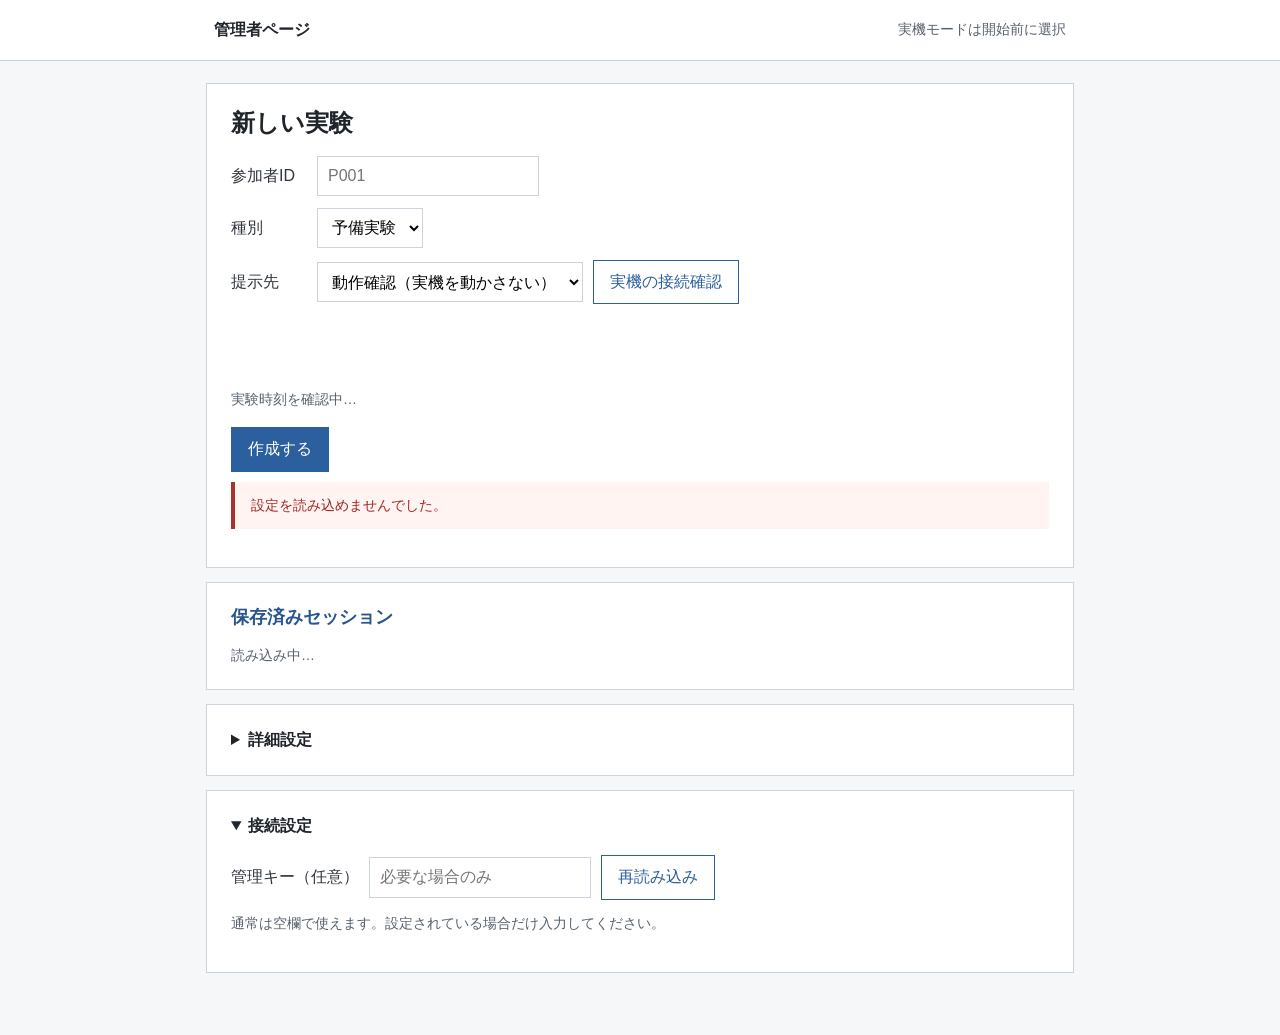
==== commit 8979f89d: "Bind answers to presentation attempts and synchronize offline experiment time" ====
--- a/experiment-admin.html
+++ b/experiment-admin.html
@@ -40,6 +40,7 @@
   <div class="row"><label for="mode">種別</label><select id="mode"><option value="pilot">予備実験</option><option value="main">本実験</option></select></div>
   <div class="row"><label for="hardwareMode">提示先</label><select id="hardwareMode"><option value="mock">動作確認（実機を動かさない）</option><option value="hardware">実機（Piを動かす）</option></select><button class="button secondary" id="checkHardware">実機の接続確認</button></div><p id="hardwareStatus" class="status" role="status"></p>
   <p id="baselineSummary" class="status"></p>
+  <p id="clockStatus" class="status" role="status">実験時刻を確認中…</p>
   <button class="button" id="createSession">作成する</button>
   <div id="createStatus" class="status" role="status"></div>
   <div id="createdSession"></div>
@@ -72,6 +73,16 @@
 const $=id=>document.getElementById(id);let defaultConfig=null;let validatedConfig=null;let configVersion=null;
 const names={anger:'怒り',disgust:'嫌悪',fear:'恐れ',joy:'喜び',sadness:'悲しみ',surprise:'驚き'};
 async function api(path,body){const headers={...(body===undefined?{}:{'Content-Type':'application/json'})};const token=$('adminToken')?.value||sessionStorage.getItem('aria-experiment-admin-token')||'';if(token)headers['X-Aria-Admin-Token']=token;const response=await fetch(path,{method:body===undefined?'GET':'POST',headers,body:body===undefined?undefined:JSON.stringify(body)});const value=await response.json();if(!response.ok||!value.ok)throw new Error(value.error||`HTTP ${response.status}`);return value}
+async function ensureExperimentClock(){
+  const started=Date.now();
+  let state=await api('/api/experiment/clock');
+  const ended=Date.now();
+  if(ended-started>2000)throw new Error('時計の確認に時間がかかりました。接続を確認して再読み込みしてください。');
+  const skew=Math.abs(state.experiment_unix_ms-(started+ended)/2);
+  if(!state.verified||skew>2000)state=await api('/api/experiment/clock/sync',{client_unix_ms:Date.now()});
+  $('clockStatus').textContent='実験時刻：'+new Date(state.experiment_unix_ms).toLocaleString('ja-JP')+'（この端末の時計で確認）';
+  $('clockStatus').className='status';
+}
 function hsvHex([h,s,v]){s/=100;v/=100;const c=v*s,x=c*(1-Math.abs((h/60)%2-1)),m=v-c;const rgb=h<60?[c,x,0]:h<120?[x,c,0]:h<180?[0,c,x]:h<240?[0,x,c]:h<300?[x,0,c]:[c,0,x];return '#'+rgb.map(n=>Math.round((n+m)*255).toString(16).padStart(2,'0')).join('').toUpperCase()}
 function mergeSavedBrowserSettings(config){try{const saved=JSON.parse(localStorage.getItem('aria-emotion-settings-v2')||'{}');for(const [id,value] of Object.entries(saved)){if(config.emotions[id]&&Array.isArray(value.hsv)&&value.hsv.length===3){config.emotions[id].iris_hex=hsvHex(value.hsv);config.emotions[id].eyelid_open_percent=Math.round(Number(value.lid)*100);config.emotions[id].gaze_horizontal_deg=Number(value.gaze?.[0]);config.emotions[id].gaze_vertical_deg=Number(value.gaze?.[1]);}}return Object.keys(saved).length>0}catch{return false}}
 function readConfig(){const value=JSON.parse($('config').value);if(!value||Object.keys(value).sort().join(',')!=='emotions,neutral'||Object.keys(value.emotions).sort().join(',')!==Object.keys(names).sort().join(','))throw new Error('neutral と6感情のJSON構造を確認してください。');for(const [id,row] of [['共通基準',value.neutral],...Object.entries(value.emotions).map(([id,row])=>[names[id],row])]){if(!/^#[0-9a-fA-F]{6}$/.test(row.iris_hex))throw new Error(`${id}: 虹彩色は #RRGGBB 形式にしてください。`);for(const key of ['eyelid_open_percent','gaze_horizontal_deg','gaze_vertical_deg'])if(!Number.isInteger(row[key]))throw new Error(`${id}: ${key} は整数で入力してください。`);if(row.eyelid_open_percent<0||row.eyelid_open_percent>100||row.gaze_horizontal_deg< -20||row.gaze_horizontal_deg>20||row.gaze_vertical_deg< -20||row.gaze_vertical_deg>20)throw new Error(`${id}: 上瞼0〜100、視線±20の範囲を確認してください。`)}return value}
@@ -82,13 +93,13 @@
 function renderSlots(config){const factors=['C','L','G','CL','CG','LG','CLG'];const all=[];for(const id of Object.keys(names))for(const factor of factors){const values=state(config,id,factor);const key=canonical(values);all.push({slot:id+'__'+factor,id,factor,values,key,physical_state_id:physicalId(values)})}const groups=new Map();for(const row of all)groups.set(row.key,[...(groups.get(row.key)||[]),row.slot]);const dup=[...groups.values()].filter(group=>group.length>1);$('conditionStats').innerHTML=`<span class="stat">提示枠 <strong>${all.length}</strong></span><span class="stat">異なる物理状態 <strong>${groups.size}</strong></span><span class="stat">物理状態の重複グループ <strong>${dup.length}</strong></span>`;$('duplicates').replaceChildren();if(dup.length){const heading=document.createElement('h3');heading.textContent='物理状態が同じ枠';$('duplicates').append(heading);for(const group of dup){const item=document.createElement('div');item.className='duplicate';item.textContent=group.join(' ＝ ');$('duplicates').append(item)}}else{$('duplicates').textContent='重複する物理状態はありません。'}const table=document.createElement('table');table.innerHTML='<thead><tr><th>提示枠</th><th>設定元の感情</th><th>要素</th><th>実際のUI設定</th><th>物理状態ID</th></tr></thead>';const body=document.createElement('tbody');for(const row of all){const tr=document.createElement('tr');const values=row.values;for(const cell of [row.slot,names[row.id],row.factor,`${values.iris_hex} · lid ${values.eyelid_open_percent}% · X ${values.gaze_horizontal_deg}° · Y ${values.gaze_vertical_deg}°`,row.physical_state_id]){const td=document.createElement('td');td.textContent=cell;tr.append(td)}body.append(tr)}table.append(body);$('slots').replaceChildren(table)}
 function bindExport(link){link.addEventListener('click',async event=>{event.preventDefault();try{const token=$('adminToken').value||sessionStorage.getItem('aria-experiment-admin-token')||'';const response=await fetch(link.href,{headers:{'X-Aria-Admin-Token':token}});if(!response.ok){const body=await response.json();throw new Error(body.error||'エクスポートに失敗しました。')}const blob=await response.blob();const temporary=URL.createObjectURL(blob);const anchor=document.createElement('a');anchor.href=temporary;anchor.download=link.dataset.filename;anchor.click();setTimeout(()=>URL.revokeObjectURL(temporary),1000)}catch(error){$('createStatus').textContent=error.message;$('createStatus').className='status error'}})}
 async function refreshSessions(){const data=await api('/api/experiment/sessions');const root=$('sessions');root.replaceChildren();if(!data.sessions.length){root.textContent='保存済みセッションはありません。';return}for(const session of data.sessions){const row=document.createElement('div');row.className='session';const info=document.createElement('div');info.innerHTML='<div class="session-title"></div><div class="muted"></div>';info.firstChild.textContent=session.participant_id+' · '+(session.mode==='pilot'?'予備実験':'本実験')+' · '+(session.hardware_mode==='hardware'?'実機':'動作確認')+' · '+session.status;info.lastChild.textContent=session.session_id+' · 設定 '+session.configuration_version+' · B₀瞼 '+(session.baseline?.eyelid_open_percent??'?')+'% · '+(session.next_index??0)+'/42';const actions=document.createElement('div');actions.className='session-actions';const participant=document.createElement('a');participant.href=session.participant_url;participant.textContent='回答画面';const csv=document.createElement('a');csv.href='/api/experiment/export/'+encodeURIComponent(session.session_id)+'.csv';csv.dataset.filename=session.session_id+'.csv';csv.textContent='CSV';bindExport(csv);const json=document.createElement('a');json.href='/api/experiment/export/'+encodeURIComponent(session.session_id)+'.json';json.dataset.filename=session.session_id+'.json';json.textContent='JSON';bindExport(json);actions.append(participant,csv,json);row.append(info,actions);root.append(row)}}
-async function init(){try{$('adminToken').value=sessionStorage.getItem('aria-experiment-admin-token')||'';$('adminToken').addEventListener('input',()=>sessionStorage.setItem('aria-experiment-admin-token',$('adminToken').value));const data=await api('/api/experiment/default-config');configVersion=data.config_version;defaultConfig=structuredClone(data.config);let migrated=false;if(!data.config_initialized)migrated=mergeSavedBrowserSettings(defaultConfig);if(migrated){const saved=await api('/api/experiment/config',{config:defaultConfig,expected_version:configVersion});configVersion=saved.config_version}$('config').value=JSON.stringify(defaultConfig,null,2);$('sourceNote').textContent=migrated?'このブラウザの手動調整値をサーバーに保存しました。':'このサーバーに保存された設定です。別のPC・ブラウザからも同じ値を使います。';renderConfig();await refreshSessions()}catch(error){$('configStatus').textContent=error.message;$('configStatus').className='status error';$('createStatus').textContent='設定を読み込めませんでした。';$('createStatus').className='status error';$('connectionSettings').open=true}}
+async function init(){try{$('adminToken').value=sessionStorage.getItem('aria-experiment-admin-token')||'';$('adminToken').addEventListener('input',()=>sessionStorage.setItem('aria-experiment-admin-token',$('adminToken').value));await ensureExperimentClock();const data=await api('/api/experiment/default-config');configVersion=data.config_version;defaultConfig=structuredClone(data.config);let migrated=false;if(!data.config_initialized)migrated=mergeSavedBrowserSettings(defaultConfig);if(migrated){const saved=await api('/api/experiment/config',{config:defaultConfig,expected_version:configVersion});configVersion=saved.config_version}$('config').value=JSON.stringify(defaultConfig,null,2);$('sourceNote').textContent=migrated?'このブラウザの手動調整値をサーバーに保存しました。':'このサーバーに保存された設定です。別のPC・ブラウザからも同じ値を使います。';renderConfig();await refreshSessions()}catch(error){$('configStatus').textContent=error.message;$('configStatus').className='status error';$('createStatus').textContent='設定を読み込めませんでした。';$('createStatus').className='status error';$('connectionSettings').open=true}}
 $('checkConfig').addEventListener('click',renderConfig);$('config').addEventListener('input',()=>{validatedConfig=null});
 $('saveConfig').addEventListener('click',async()=>{try{const saved=await api('/api/experiment/config',{config:readConfig(),expected_version:configVersion});configVersion=saved.config_version;renderConfig();$('configStatus').textContent='設定を保存しました。'}catch(error){$('configStatus').textContent=error.message}});
 $('connectAdmin').addEventListener('click',()=>void init());
 $('checkHardware').addEventListener('click',async()=>{const button=$('checkHardware');button.disabled=true;$('hardwareStatus').textContent='接続を確認しています…';try{const state=await api('/api/experiment/hardware/status');$('hardwareStatus').textContent=state.active?'別の画面が実機を操作中です。':'Piの制御サービスに接続できました。現在位置を読み取りました。';$('hardwareStatus').className='status'}catch(error){$('hardwareStatus').textContent=error.message;$('hardwareStatus').className='status error'}finally{button.disabled=false}});
 $('hardwareMode').addEventListener('change',()=>{$('hardwareStatus').textContent='';$('hardwareStatus').className='status'});
-$('createSession').addEventListener('click',async()=>{const button=$('createSession');button.disabled=true;$('createStatus').textContent='作成中…';try{const config=readConfig();const created=await api('/api/experiment/session/create',{participant_id:$('participantId').value.trim(),mode:$('mode').value,hardware_mode:$('hardwareMode').value,config});const session=created.session;const link=location.origin+session.participant_url;$('createStatus').textContent=session.hardware_mode==='hardware'?'作成しました。実機は参加者が同意して開始するまで動きません。':'作成しました。実機は動きません。';$('createdSession').innerHTML='';const box=document.createElement('div');box.className='alert';const title=document.createElement('strong');title.textContent=session.participant_id+' · '+(session.mode==='pilot'?'予備実験':'本実験')+' · '+(session.hardware_mode==='hardware'?'実機':'動作確認');const p=document.createElement('p');p.textContent='B₀瞼 '+session.configuration.neutral.eyelid_open_percent+'% · 42条件 · '+new Set(session.trials.map(t=>t.physical_state_id)).size+' 種の物理状態';const a=document.createElement('a');a.href=link;a.textContent='回答画面を開く';const copy=document.createElement('button');copy.className='button secondary';copy.textContent='リンクをコピー';copy.addEventListener('click',async()=>{try{if(!navigator.clipboard?.writeText)throw new Error('unavailable');await navigator.clipboard.writeText(link);copy.textContent='コピーしました'}catch{window.prompt('このリンクをコピーしてください',link)}});const csv=document.createElement('a');csv.href='/api/experiment/export/'+encodeURIComponent(session.session_id)+'.csv';csv.dataset.filename=session.session_id+'.csv';csv.textContent='CSV';bindExport(csv);const json=document.createElement('a');json.href='/api/experiment/export/'+encodeURIComponent(session.session_id)+'.json';json.dataset.filename=session.session_id+'.json';json.textContent='JSON';bindExport(json);box.append(title,p,a,document.createTextNode(' · '),copy,document.createTextNode(' · '),csv,json);$('createdSession').append(box);await refreshSessions()}catch(error){$('createStatus').textContent=error.message;$('createStatus').className='status error'}finally{button.disabled=false}});
+$('createSession').addEventListener('click',async()=>{const button=$('createSession');button.disabled=true;$('createStatus').textContent='作成中…';try{await ensureExperimentClock();const config=readConfig();const created=await api('/api/experiment/session/create',{participant_id:$('participantId').value.trim(),mode:$('mode').value,hardware_mode:$('hardwareMode').value,config});const session=created.session;const link=location.origin+session.participant_url;$('createStatus').textContent=session.hardware_mode==='hardware'?'作成しました。実機は参加者が同意して開始するまで動きません。':'作成しました。実機は動きません。';$('createdSession').innerHTML='';const box=document.createElement('div');box.className='alert';const title=document.createElement('strong');title.textContent=session.participant_id+' · '+(session.mode==='pilot'?'予備実験':'本実験')+' · '+(session.hardware_mode==='hardware'?'実機':'動作確認');const p=document.createElement('p');p.textContent='B₀瞼 '+session.configuration.neutral.eyelid_open_percent+'% · 42条件 · '+new Set(session.trials.map(t=>t.physical_state_id)).size+' 種の物理状態';const a=document.createElement('a');a.href=link;a.textContent='回答画面を開く';const copy=document.createElement('button');copy.className='button secondary';copy.textContent='リンクをコピー';copy.addEventListener('click',async()=>{try{if(!navigator.clipboard?.writeText)throw new Error('unavailable');await navigator.clipboard.writeText(link);copy.textContent='コピーしました'}catch{window.prompt('このリンクをコピーしてください',link)}});const csv=document.createElement('a');csv.href='/api/experiment/export/'+encodeURIComponent(session.session_id)+'.csv';csv.dataset.filename=session.session_id+'.csv';csv.textContent='CSV';bindExport(csv);const json=document.createElement('a');json.href='/api/experiment/export/'+encodeURIComponent(session.session_id)+'.json';json.dataset.filename=session.session_id+'.json';json.textContent='JSON';bindExport(json);box.append(title,p,a,document.createTextNode(' · '),copy,document.createTextNode(' · '),csv,json);$('createdSession').append(box);await refreshSessions()}catch(error){$('createStatus').textContent=error.message;$('createStatus').className='status error'}finally{button.disabled=false}});
 init();
 </script>
 </body>
--- a/experiment.css
+++ b/experiment.css
@@ -88,3 +88,10 @@
   .session { grid-template-columns: 1fr; }
   .table-wrap { max-width: 100%; }
 }
+
+.phase-timing { width: min(100%, 360px); margin: 4px 0 20px; }
+.phase-countdown { display: block; margin-bottom: 8px; color: var(--muted); font-size: 14px; font-variant-numeric: tabular-nums; }
+.phase-progress { display: block; width: 100%; height: 5px; border: 0; border-radius: 0; background: #dce2e9; accent-color: #64748b; }
+.phase-progress::-webkit-progress-bar { background: #dce2e9; }
+.phase-progress::-webkit-progress-value { background: #64748b; }
+.phase-progress::-moz-progress-bar { background: #64748b; }
